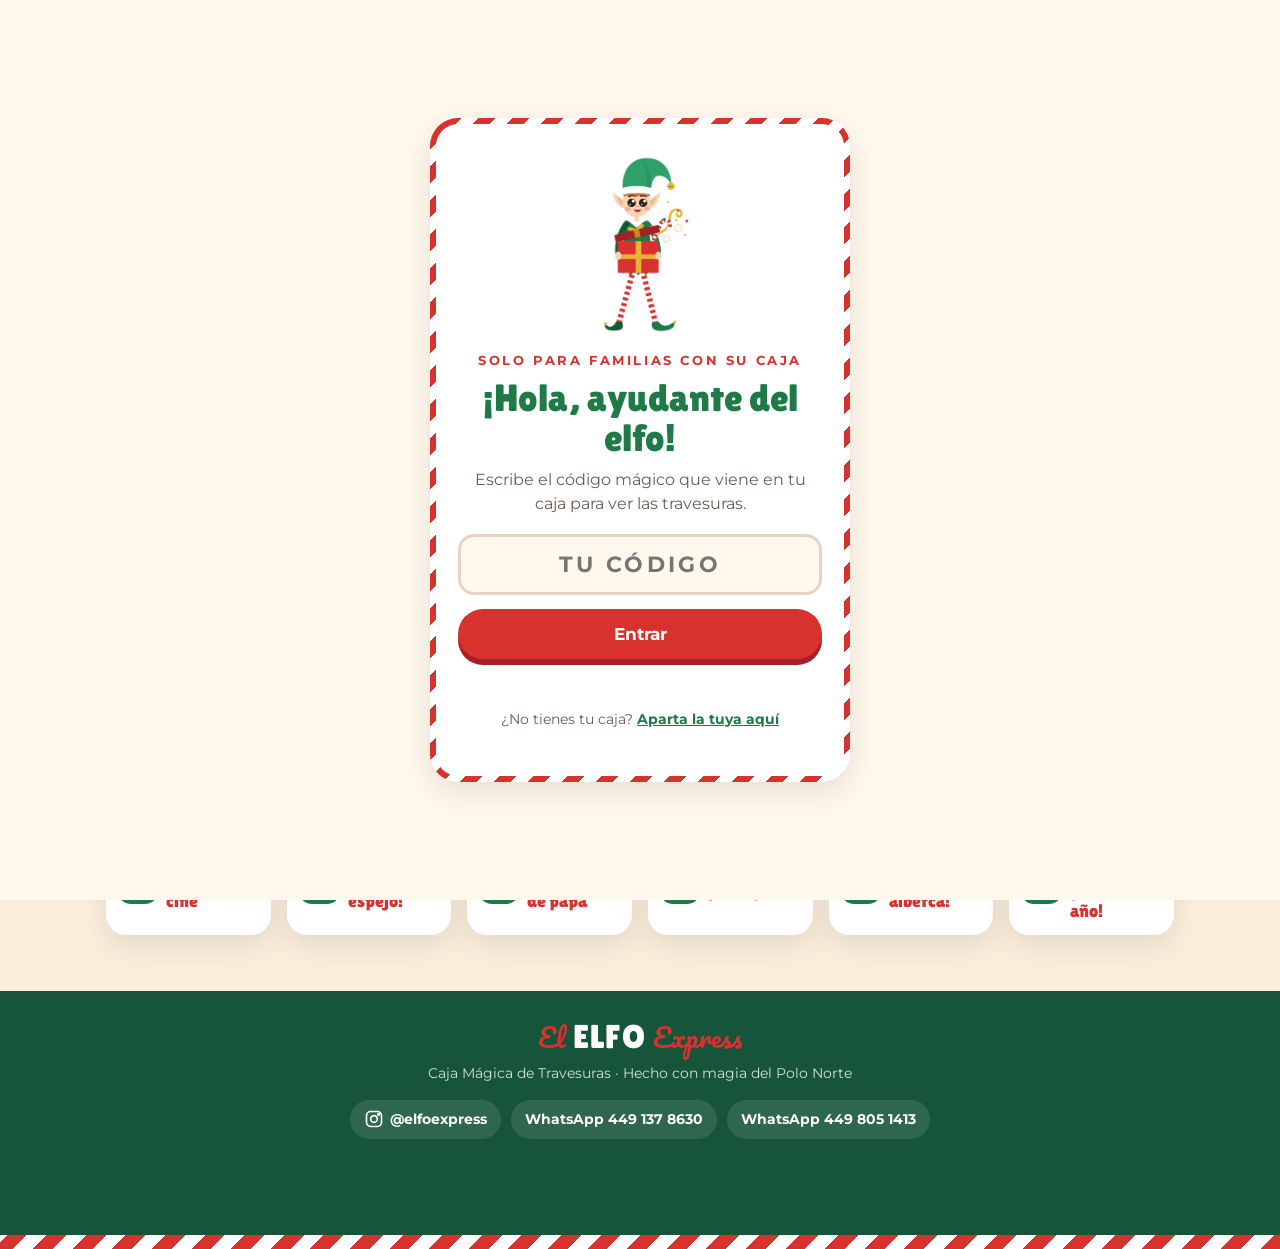
==== bromas.html @ 44a0510f "Add files via upload" ====
<!doctype html>
<html lang="es">
<head>
<meta charset="utf-8">
<meta name="viewport" content="width=device-width, initial-scale=1">
<title>Bromas · El Elfo Express</title>
<meta name="description" content="El Elfo Express: la caja con todo lo necesario para las travesuras de tu elfo de Navidad, con videos paso a paso.">
<link rel="preconnect" href="https://fonts.googleapis.com">
<link rel="preconnect" href="https://fonts.gstatic.com" crossorigin>
<link href="https://fonts.googleapis.com/css2?family=Lilita+One&family=Montserrat:wght@400;600;700&family=Pacifico&display=swap" rel="stylesheet">
<link rel="stylesheet" href="estilos.css">
</head>
<body>
<div class="rayas"></div>
<header>
  <div class="barra">
    <a class="marca" href="index.html"><span class="p">El </span><span class="l">ELFO</span><span class="p"> Express</span></a>
    <nav>
      <a href="index.html#inicio" data-sec="inicio">Inicio</a>
      <a href="bromas.html" data-sec="bromas" class="activo">Bromas</a>
      <a href="galeria.html" data-sec="galeria">Galería</a>
    </nav>
  </div>
</header>

<div class="candado" id="candado">
  <form class="tarjeta" id="form-codigo" autocomplete="off">
    <img src="img/elfo-caja.png" alt="">
    <span class="etiqueta">Solo para familias con su caja</span>
    <h2>¡Hola, ayudante del elfo!</h2>
    <p>Escribe el código mágico que viene en tu caja para ver las travesuras.</p>
    <label for="codigo" class="sr">Código mágico</label>
    <input id="codigo" name="codigo" type="text" inputmode="text" placeholder="Tu código" required>
    <button class="btn btn-rojo" type="submit">Entrar</button>
    <p class="error" id="error-codigo" role="alert"></p>
    <p class="ayuda">¿No tienes tu caja? <a href="index.html#precios">Aparta la tuya aquí</a></p>
  </form>
</div>
<main>
<!-- ================= SECCIÓN 2: BROMAS ================= -->
<section id="bromas" class="bromas-bg">
  <div class="wrap">
    <div class="centro">
      <span class="sub">Videos paso a paso</span>
      <h2>Bromas</h2>
      <p class="intro">Escoge una travesura y mira cómo se hace. Cada una tiene su video, los pasos y su tarjeta.</p>
    </div>
    <div class="rejilla" id="rejilla"></div>
  </div>
</section>

</main>
<footer>
  <a class="marca" href="index.html"><span class="p">El </span><span class="l">ELFO</span><span class="p"> Express</span></a>
  <p>Caja Mágica de Travesuras · Hecho con magia del Polo Norte</p>
  <div class="redes">
    <a href="https://www.instagram.com/elfoexpress" target="_blank" rel="noopener"><svg width="20" height="20" viewBox="0 0 24 24" fill="none" stroke="currentColor" stroke-width="2"><rect x="3" y="3" width="18" height="18" rx="5"/><circle cx="12" cy="12" r="4"/><circle cx="17.5" cy="6.5" r="1" fill="currentColor"/></svg> @elfoexpress</a>
    <a href="https://wa.me/524491378630?text=Hola%2C%20me%20interesa%20adquirir%20una%20Caja%20M%C3%A1gica%20%F0%9F%8E%84" target="_blank" rel="noopener">WhatsApp 449 137 8630</a>
    <a href="https://wa.me/524498051413?text=Hola%2C%20me%20interesa%20adquirir%20una%20Caja%20M%C3%A1gica%20%F0%9F%8E%84" target="_blank" rel="noopener">WhatsApp 449 805 1413</a>
  </div>
</footer>
<div class="rayas"></div>

<div class="modal" id="modal" role="dialog" aria-modal="true" aria-label="Detalle">
  <div class="caja"><button class="cerrar" id="cerrar" aria-label="Cerrar">×</button><div class="cuerpo" id="modal-cuerpo"></div></div>
</div>

<script>
/* ============ CONFIGURACIÓN (edita aquí) ============ */
// Tu número de WhatsApp con lada de país, sin espacios. Ejemplo: "5218112345678"
const WHATSAPP = "524491378630";
const WHATSAPP_2 = "524498051413";
const INSTAGRAM = "https://www.instagram.com/elfoexpress";
const MENSAJE = "Hola, me interesa adquirir una Caja Mágica 🎄";

// CÓDIGO MÁGICO para entrar a las bromas (el que imprimes en la caja). Puedes cambiarlo.
const CODIGO = "MAGIA2026";

// BROMAS: para agregar un video, escribe la ruta en "video", por ejemplo "videos/bromas/broma-01.mp4"
const BROMAS = [
 {
  "n": 1,
  "titulo": "¡Ya llegué!",
  "necesitas": "el sobre de MDF de la caja",
  "pasos": [
   "Pon al elfo con el sobre de MDF en las manos.",
   "Adentro viene la carta para tu hijo y las instrucciones del elfo.",
   "Llenen juntos la tarjeta con el nombre del elfo."
  ],
  "extra": "",
  "img": "img/bromas/broma-01.jpg",
  "tarjeta": "img/tarjetas/tarjeta-01.png",
  "video": ""
 },
 {
  "n": 2,
  "titulo": "Baño de malvaviscos",
  "necesitas": "malvaviscos y un tazón grande",
  "pasos": [
   "Llena un tazón grande con malvaviscos.",
   "Mete al elfo como si se estuviera bañando.",
   "Ponle un malvavisco en la cabeza, ¡como espuma!"
  ],
  "extra": "",
  "img": "img/bromas/broma-02.jpg",
  "tarjeta": "img/tarjetas/tarjeta-02.png",
  "video": ""
 },
 {
  "n": 3,
  "titulo": "¡Lluvia de grageas!",
  "necesitas": "grageas de colores y diurex",
  "pasos": [
   "Cubre un pedazo de diurex con grageas de colores.",
   "Pégalo en la boca del grifo, ¡como si salieran de ahí!",
   "Llena el lavabo de grageas y pon al elfo junto al grifo."
  ],
  "extra": "",
  "img": "img/bromas/broma-03.jpg",
  "tarjeta": "img/tarjetas/tarjeta-03.png",
  "video": ""
 },
 {
  "n": 4,
  "titulo": "Bigotes por todos lados",
  "necesitas": "bigotes de papel y cinta",
  "pasos": [
   "Recorta los bigotes de papel de la caja.",
   "Pégalos con cinta en las fotos de la familia.",
   "Ponle uno al elfo y déjalo junto a las fotos."
  ],
  "extra": "",
  "img": "img/bromas/broma-04.jpg",
  "tarjeta": "img/tarjetas/tarjeta-04.png",
  "video": ""
 },
 {
  "n": 5,
  "titulo": "Ojitos en el refri",
  "necesitas": "ojos saltones y fruta",
  "pasos": [
   "Pega ojos saltones en fruta, huevos o yogures.",
   "Acomódalos en el refri para que «miren» al abrir.",
   "Deja al elfo escondido junto a ellos."
  ],
  "extra": "",
  "img": "img/bromas/broma-05.jpg",
  "tarjeta": "img/tarjetas/tarjeta-05.png",
  "video": ""
 },
 {
  "n": 6,
  "titulo": "¡Leche verde!",
  "necesitas": "colorante verde y leche",
  "pasos": [
   "Pon 2 o 3 gotas de colorante en la leche.",
   "Mezcla y regrésala al refri.",
   "Deja al elfo junto a la leche con el colorante."
  ],
  "extra": "¡Hagan también el desayuno de colores!",
  "img": "img/bromas/broma-06.jpg",
  "tarjeta": "img/tarjetas/tarjeta-06.png",
  "video": ""
 },
 {
  "n": 7,
  "titulo": "Telaraña de estambre",
  "necesitas": "estambre rojo y cinta",
  "pasos": [
   "Pega una punta del estambre en la pared con cinta.",
   "Crúzalo en zigzag de lado a lado del pasillo.",
   "Deja al elfo en medio de la telaraña."
  ],
  "extra": "",
  "img": "img/bromas/broma-07.jpg",
  "tarjeta": "img/tarjetas/tarjeta-07.png",
  "video": ""
 },
 {
  "n": 8,
  "titulo": "Tirolesa",
  "necesitas": "escarcha navideña y gancho de MDF",
  "pasos": [
   "Amarra la escarcha navideña entre dos sillas o muebles.",
   "Cuelga al elfo del gancho de MDF con listón rojo.",
   "Engancha el gancho en la escarcha, ¡listo para deslizarse!"
  ],
  "extra": "",
  "img": "img/bromas/broma-08.jpg",
  "tarjeta": "img/tarjetas/tarjeta-08.png",
  "video": ""
 },
 {
  "n": 9,
  "titulo": "¡El elfo Picasso!",
  "necesitas": "pincelito, lienzo y tripié de la caja",
  "pasos": [
   "Arma el tripié y pon el lienzo encima.",
   "Pinta un dibujito sencillo en el lienzo.",
   "Pon al elfo con el pincel en la mano, ¡como gran artista!"
  ],
  "extra": "",
  "img": "img/bromas/broma-09.jpg",
  "tarjeta": "img/tarjetas/tarjeta-09.png",
  "video": ""
 },
 {
  "n": 10,
  "titulo": "Todo envuelto",
  "necesitas": "papel de regalo y cinta",
  "pasos": [
   "Escoge algo de casa: el control, un zapato o una taza.",
   "Envuélvelo con papel de regalo y moño.",
   "Deja al elfo junto al regalo con la cinta."
  ],
  "extra": "",
  "img": "img/bromas/broma-10.jpg",
  "tarjeta": "img/tarjetas/tarjeta-10.png",
  "video": ""
 },
 {
  "n": 11,
  "titulo": "Fiesta de globos",
  "necesitas": "globos de colores",
  "pasos": [
   "Infla los globos de la caja.",
   "Llena con ellos el cuarto o la entrada de la casa.",
   "Amarra al elfo a un globo como si fuera a volar."
  ],
  "extra": "",
  "img": "img/bromas/broma-11.jpg",
  "tarjeta": "img/tarjetas/tarjeta-11.png",
  "video": ""
 },
 {
  "n": 12,
  "titulo": "Ángel de nieve",
  "necesitas": "harina o azúcar",
  "pasos": [
   "Espolvorea harina sobre la mesa o una charola.",
   "Acuesta al elfo y mueve sus brazos y piernas.",
   "Levántalo con cuidado: ¡quedó un ángel de nieve!"
  ],
  "extra": "",
  "img": "img/bromas/broma-12.jpg",
  "tarjeta": "img/tarjetas/tarjeta-12.png",
  "video": ""
 },
 {
  "n": 13,
  "titulo": "Noche de cine",
  "necesitas": "palomitas y juguetes",
  "pasos": [
   "Prepara un platito con palomitas.",
   "Sienta al elfo frente a la tele con los juguetes.",
   "Pon una película navideña en la pantalla."
  ],
  "extra": "",
  "img": "img/bromas/broma-13.jpg",
  "tarjeta": "img/tarjetas/tarjeta-13.png",
  "video": ""
 },
 {
  "n": 14,
  "titulo": "¡Elfos en el espejo!",
  "necesitas": "plumones para vidrio",
  "pasos": [
   "Dibuja en el espejo el cuerpo de un elfo con plumones.",
   "Deja el círculo de la cara sin pintar.",
   "Los niños se paran enfrente: ¡su cara completa al elfo!"
  ],
  "extra": "",
  "img": "img/bromas/broma-14.jpg",
  "tarjeta": "img/tarjetas/tarjeta-14.png",
  "video": ""
 },
 {
  "n": 15,
  "titulo": "La playera de papá",
  "necesitas": "la playerita de la caja",
  "pasos": [
   "Ponle al elfo la playerita que viene en tu caja.",
   "Déjalo junto al cajón de la ropa de papá.",
   "¡Parece que recortó la playera de papá!"
  ],
  "extra": "",
  "img": "img/bromas/broma-15.jpg",
  "tarjeta": "img/tarjetas/tarjeta-15.png",
  "video": ""
 },
 {
  "n": 16,
  "titulo": "¡Pica, pica!",
  "necesitas": "Cheetos picantes y el fuego impreso",
  "pasos": [
   "Mete al elfo en una bolsa abierta de Cheetos picantes.",
   "Pega el fuego impreso de la caja saliendo de sus pompis.",
   "Riega unos Cheetos alrededor. ¡Le picó mucho!"
  ],
  "extra": "",
  "img": "img/bromas/broma-16.jpg",
  "tarjeta": "img/tarjetas/tarjeta-16.png",
  "video": ""
 },
 {
  "n": 17,
  "titulo": "¡Día de alberca!",
  "necesitas": "la dona inflable de la caja y agua",
  "pasos": [
   "Llena el lavabo con un poco de agua.",
   "Pon la dona inflable flotando en el agua.",
   "Sienta al elfo en la dona, ¡como de vacaciones!"
  ],
  "extra": "",
  "img": "img/bromas/broma-17.jpg",
  "tarjeta": "img/tarjetas/tarjeta-17.png",
  "video": ""
 },
 {
  "n": 18,
  "titulo": "¡Hasta el próximo año!",
  "necesitas": "la carta de despedida",
  "pasos": [
   "La noche del 23, deja al elfo con su carta.",
   "Ponle una maletita o un regalito de despedida.",
   "Al despertar, ¡ya voló de regreso al Polo Norte!"
  ],
  "extra": "",
  "img": "img/bromas/broma-18.jpg",
  "tarjeta": "img/tarjetas/tarjeta-18.png",
  "video": ""
 }
];

/* ==================================================== */

const PLAY='<svg width="18" height="18" viewBox="0 0 24 24"><path d="M7 4l13 8-13 8z" fill="#fff"/></svg>';
const PLAY_G='<svg width="30" height="30" viewBox="0 0 24 24"><path d="M7 4l13 8-13 8z" fill="#fff"/></svg>';
const esc=s=>String(s).replace(/[&<>"]/g,c=>({"&":"&amp;","<":"&lt;",">":"&gt;",'"':"&quot;"}[c]));

// WhatsApp
document.querySelectorAll(".js-whatsapp").forEach(a=>{
  if(WHATSAPP){a.href="https://wa.me/"+WHATSAPP+"?text="+encodeURIComponent(MENSAJE);a.target="_blank";a.rel="noopener";}
  else a.href="#precios";
});

// Candado con código
const candado=document.getElementById("candado");
const limpiar=t=>String(t).trim().toUpperCase().replace(/\s+/g,"");
function abiertas(){try{return localStorage.getItem("elfo-codigo")===limpiar(CODIGO);}catch(e){return false;}}
if(abiertas()) candado.hidden=true; else document.body.style.overflow="hidden";
document.getElementById("form-codigo").addEventListener("submit",e=>{
  e.preventDefault();
  const v=limpiar(document.getElementById("codigo").value);
  if(v===limpiar(CODIGO)){
    try{localStorage.setItem("elfo-codigo",v);}catch(err){}
    candado.hidden=true; document.body.style.overflow="";
  } else {
    document.getElementById("error-codigo").textContent="Ese código no es correcto. Revísalo en tu caja e inténtalo otra vez.";
  }
});

// Rejilla de bromas
const rej=document.getElementById("rejilla");
BROMAS.forEach((b,i)=>{
  const el=document.createElement("button");
  el.className="broma"; el.type="button";
  el.innerHTML=`<img src="${b.img}" alt="" loading="lazy"><span class="play">${PLAY}</span><span class="info"><span class="num">#${b.n}</span><span class="tit">${esc(b.titulo)}</span></span>`;
  el.addEventListener("click",()=>abrirBroma(i));
  rej.appendChild(el);
});

// Modal
const modal=document.getElementById("modal"), cuerpo=document.getElementById("modal-cuerpo");
function abrir(clase){modal.className="modal abierto "+(clase||"");document.body.style.overflow="hidden";document.getElementById("cerrar").focus();}
function cerrar(){modal.className="modal";cuerpo.innerHTML="";document.body.style.overflow="";}
document.getElementById("cerrar").onclick=cerrar;
modal.addEventListener("click",e=>{if(e.target===modal)cerrar();});
document.addEventListener("keydown",e=>{if(e.key==="Escape")cerrar();});

function abrirBroma(i){
  const b=BROMAS[i];
  const video=b.video
    ? `<video src="${b.video}" controls playsinline autoplay></video>`
    : `<div class="prox"><img src="${b.img}" alt=""><b>Video próximamente</b><span>Mientras tanto, sigue los pasos de abajo o la tarjeta.</span></div>`;
  cuerpo.innerHTML=`<div class="video">${video}</div>
    <div class="detalle"><span class="etiqueta">Travesura #${b.n}</span><h3>${esc(b.titulo)}</h3>
    <div class="nec"><strong>Necesitas:</strong> ${esc(b.necesitas)}</div>
    <ol>${b.pasos.map(p=>`<li><span>${esc(p)}</span></li>`).join("")}</ol>
    ${b.extra?`<div class="extra">★ Extra: ${esc(b.extra)}</div>`:""}
    <button class="btn btn-borde ver-tarjeta" type="button">Ver tarjeta</button>
    <img class="tarjeta-img" src="${b.tarjeta}" alt="Tarjeta de la travesura ${esc(b.titulo)}"></div>`;
  cuerpo.querySelector(".ver-tarjeta").onclick=function(){const im=cuerpo.querySelector(".tarjeta-img");im.classList.toggle("visible");this.textContent=im.classList.contains("visible")?"Ocultar tarjeta":"Ver tarjeta";};
  abrir();
}
</script>
</body>
</html>
---- estilos.css ----
:root{
  --rojo:#D7322E; --rojo-osc:#A51F24; --verde:#1E7A46; --verde-osc:#17553A; --verde-cl:#2FA06A;
  --dorado:#E9B23A; --crema:#FFF8EC; --crema2:#FBEEDB; --tinta:#3A2E2A; --suave:#6B5B55;
  --radio:24px; --sombra:0 10px 30px rgba(58,46,42,.12);
}
*{box-sizing:border-box}
html{scroll-behavior:smooth}
body{margin:0;background:var(--crema);color:var(--tinta);font-family:Montserrat,system-ui,sans-serif;line-height:1.5}
img{max-width:100%;display:block}
button{font-family:inherit}
a{color:inherit}
.rayas{height:14px;background:repeating-linear-gradient(-45deg,var(--rojo) 0 14px,#fff 14px 28px)}
.wrap{max-width:1100px;margin:0 auto;padding:0 16px}

/* Header */
header{position:sticky;top:env(safe-area-inset-top,0px);z-index:20;background:rgba(255,248,236,.95);backdrop-filter:blur(6px);box-shadow:0 2px 12px rgba(0,0,0,.06)}
.barra{display:flex;align-items:center;justify-content:space-between;gap:12px;padding:10px 16px;max-width:1100px;margin:0 auto}
.marca{text-decoration:none;white-space:nowrap;font-size:22px;line-height:1}
.marca .p{font-family:Pacifico,cursive;color:var(--rojo)}
.marca .l{font-family:"Lilita One",sans-serif;color:var(--verde);font-size:1.25em;letter-spacing:1px}
nav{display:flex;gap:6px}
nav a{font-weight:700;font-size:14px;text-decoration:none;padding:8px 14px;border-radius:999px;color:var(--verde-osc)}
nav a.activo{background:var(--verde);color:#fff}
@media (max-width:520px){ .marca{font-size:18px} nav a{padding:7px 10px;font-size:13px} }

section{padding:56px 0;scroll-margin-top:70px}
.etiqueta{display:inline-block;font-weight:700;letter-spacing:.2em;font-size:13px;text-transform:uppercase;color:var(--rojo)}
h1,h2,h3{margin:0}
h2{font-family:"Lilita One",sans-serif;font-weight:400;color:var(--verde);font-size:clamp(34px,6vw,52px);line-height:1.05;margin:6px 0 10px}
.sub{font-family:Pacifico,cursive;color:var(--rojo);font-size:clamp(22px,4vw,30px)}
.centro{text-align:center}
.intro{max-width:620px;margin:0 auto 28px;color:var(--suave);font-size:17px}

/* Botones */
.btn{display:inline-flex;align-items:center;gap:8px;font-weight:700;font-size:17px;text-decoration:none;border:0;cursor:pointer;padding:15px 26px;border-radius:999px;transition:transform .15s}
.btn:hover{transform:translateY(-2px)}
.btn-rojo{background:var(--rojo);color:#fff;box-shadow:0 6px 0 var(--rojo-osc)}
.btn-dorado{background:var(--dorado);color:#7A2310;box-shadow:0 6px 0 #C98A1B}
.btn-borde{background:#fff;color:var(--verde);border:3px solid var(--verde)}

/* Inicio */
.hero{display:grid;grid-template-columns:1.1fr .9fr;align-items:center;gap:24px;padding-top:12px}
.hero h1{font-family:"Lilita One",sans-serif;font-weight:400;color:var(--verde);font-size:clamp(40px,7vw,70px);line-height:1}
.hero h1 span{font-family:Pacifico,cursive;color:var(--rojo);display:block;font-size:.62em;line-height:1.4}
.hero p{font-size:18px;color:var(--suave);max-width:480px}
.hero .acciones{display:flex;flex-wrap:wrap;gap:14px;margin-top:22px}
.hero .img{position:relative}
.hero .img::before{content:"";position:absolute;inset:8% 4% 4%;background:radial-gradient(circle,#FCE7BE 0,#FCE7BE 55%,transparent 72%);z-index:-1}
.hero .img img{max-height:520px;margin:0 auto}
@media (max-width:780px){ .hero{grid-template-columns:1fr;text-align:center} .hero p{margin:0 auto} .hero .acciones{justify-content:center} .hero .img{order:-1} .hero .img img{max-height:340px} }

.incluye{display:grid;grid-template-columns:repeat(3,1fr);gap:16px}
.item{background:#fff;border-radius:var(--radio);padding:22px;box-shadow:var(--sombra);display:flex;gap:14px;align-items:flex-start}
.item .check{flex:none;width:40px;height:40px;border-radius:50%;background:var(--dorado);display:grid;place-items:center}
.item h3{font-size:18px;color:var(--verde-osc)}
.item p{margin:4px 0 0;color:var(--suave);font-size:15px}
.item.bonus{background:var(--verde);color:#fff}
.item.bonus h3{color:var(--dorado)} .item.bonus p{color:#CFE3D6}
@media (max-width:860px){ .incluye{grid-template-columns:1fr 1fr} }
@media (max-width:560px){ .incluye{grid-template-columns:1fr} }
.nota{margin-top:16px;text-align:center;font-weight:700;color:var(--suave)}

.precios-bg{background:var(--rojo);background-image:repeating-linear-gradient(-45deg,rgba(255,255,255,.08) 0 26px,transparent 26px 52px);color:#fff}
.precios-bg h2{color:#fff}
.precios{display:grid;grid-template-columns:1.3fr 1fr;gap:18px;margin-top:10px}
.precio{background:var(--crema);color:var(--tinta);border-radius:var(--radio);padding:26px;text-align:center}
.precio h3{font-family:"Lilita One",sans-serif;font-weight:400;color:var(--verde);font-size:28px}
.preventa{background:var(--dorado);border-radius:18px;padding:12px;margin:14px 0;color:#7A2310}
.preventa small{display:block;font-weight:700;letter-spacing:.06em}
.monto{font-family:"Lilita One",sans-serif;font-size:56px;line-height:1.1}
.despues{font-weight:700} .despues .monto{font-size:38px;color:var(--rojo)}
.chico{color:var(--suave);font-size:14px}
.entregas{grid-column:1/-1;display:flex;flex-wrap:wrap;align-items:center;justify-content:center;gap:10px 28px;background:var(--crema);color:var(--tinta);border-radius:var(--radio);padding:20px}
.entregas b{font-family:"Lilita One",sans-serif;font-weight:400;color:var(--verde);font-size:26px}
.entregas .ult{color:var(--rojo);font-weight:700}
.apartar{grid-column:1/-1;text-align:center;margin-top:8px}
@media (max-width:720px){ .precios{grid-template-columns:1fr} }

/* Bromas */
.bromas-bg{background:var(--crema2)}
.rejilla{display:grid;grid-template-columns:repeat(auto-fill,minmax(160px,1fr));gap:16px}
.broma{background:#fff;border:0;padding:0;border-radius:20px;overflow:hidden;cursor:pointer;text-align:left;box-shadow:var(--sombra);font:inherit;color:inherit;transition:transform .15s, box-shadow .15s;position:relative}
.broma:hover,.broma:focus-visible{transform:translateY(-4px);box-shadow:0 14px 34px rgba(58,46,42,.18);outline:none}
.broma img{aspect-ratio:4/3;object-fit:cover;width:100%;background:var(--crema)}
.broma .info{padding:10px 12px 14px;display:flex;gap:8px;align-items:center}
.broma .num{flex:none;background:var(--verde);color:#fff;font-weight:700;font-size:13px;border-radius:999px;padding:3px 9px}
.broma .tit{font-family:"Lilita One",sans-serif;color:var(--rojo);font-size:18px;line-height:1.1}
.broma .play{position:absolute;top:10px;right:10px;width:38px;height:38px;border-radius:50%;background:var(--rojo);display:grid;place-items:center;box-shadow:0 3px 8px rgba(0,0,0,.2)}

/* Galería */
.galeria{columns:3 260px;column-gap:16px}
.foto{break-inside:avoid;margin:0 0 16px;background:#fff;border-radius:20px;overflow:hidden;box-shadow:var(--sombra);cursor:pointer;position:relative;border:0;padding:0;width:100%;display:block}
.foto img{width:100%}
.foto.png img{background:var(--crema);padding:18px}
.foto .cap{padding:10px 14px;font-weight:700;color:var(--verde-osc);text-align:left}
.foto .play{position:absolute;inset:0;display:grid;place-items:center}
.foto .play span{width:74px;height:74px;border-radius:50%;background:rgba(215,50,46,.92);display:grid;place-items:center;box-shadow:0 6px 18px rgba(0,0,0,.25)}
.hueco{border:3px dashed #D9C7A8;background:transparent;box-shadow:none;cursor:default;padding:30px 14px;text-align:center;color:var(--suave);font-weight:700}

/* Modal */
.modal{position:fixed;inset:0;z-index:50;background:rgba(27,42,74,.75);display:none;align-items:center;justify-content:center;padding:16px}
.modal.abierto{display:flex}
.caja{background:var(--crema);border-radius:26px;max-width:880px;width:100%;max-height:92vh;overflow:auto;position:relative;box-shadow:0 20px 60px rgba(0,0,0,.35)}
.cerrar{position:absolute;top:10px;right:10px;z-index:2;width:44px;height:44px;border-radius:50%;border:0;background:#fff;color:var(--rojo);font-size:28px;line-height:1;cursor:pointer;box-shadow:var(--sombra)}
.caja .cuerpo{display:grid;grid-template-columns:1fr 1fr;gap:22px;padding:26px}
.video{background:#1B2A4A;border-radius:18px;overflow:hidden;aspect-ratio:9/16;max-height:70vh;display:grid;place-items:center;color:#fff;text-align:center}
.video video{width:100%;height:100%;object-fit:contain;background:#000}
.video .prox{padding:20px}
.video .prox img{max-height:220px;margin:0 auto 10px}
.video .prox b{font-family:"Lilita One",sans-serif;font-weight:400;font-size:26px;color:var(--dorado);display:block}
.detalle h3{font-family:"Lilita One",sans-serif;font-weight:400;color:var(--rojo);font-size:34px;line-height:1.05;margin:6px 0 10px}
.detalle .nec{background:#fff;border-radius:14px;padding:10px 14px;margin-bottom:12px;font-size:15px}
.detalle ol{padding:0;margin:0;list-style:none;counter-reset:p}
.detalle li{counter-increment:p;display:flex;gap:10px;margin:0 0 12px;font-weight:600}
.detalle li::before{content:counter(p);flex:none;width:30px;height:30px;border-radius:50%;background:var(--verde);color:#fff;display:grid;place-items:center;font-weight:700}
.extra{background:#FBE7B4;color:#7A4B0A;border-radius:14px;padding:10px 14px;font-weight:700;margin-top:6px}
.ver-tarjeta{margin-top:14px}
.tarjeta-img{margin-top:12px;max-width:300px;display:none;border-radius:16px;box-shadow:var(--sombra)}
.tarjeta-img.visible{display:block}
.modal.solo .cuerpo{grid-template-columns:1fr;max-width:460px;margin:0 auto}
.modal.foto-modal .caja{max-width:640px}
.modal.foto-modal .cuerpo{grid-template-columns:1fr;padding:56px 18px 18px}
@media (max-width:700px){ .caja .cuerpo{grid-template-columns:1fr;padding:56px 16px 18px} .video{max-height:62vh;margin:0 auto;width:100%} }

footer{background:var(--verde-osc);color:#CFE3D6;text-align:center;padding:30px 16px}
footer .marca{font-size:26px} footer .marca .l{color:#fff}
footer p{margin:8px 0 0;font-size:14px}
.redes{display:flex;flex-wrap:wrap;justify-content:center;gap:10px;margin-top:16px}
.redes a{display:inline-flex;align-items:center;gap:6px;background:rgba(255,255,255,.1);color:#fff;text-decoration:none;font-weight:700;font-size:14px;padding:9px 14px;border-radius:999px}
.contacto{margin:16px 0 0;font-weight:700;color:#fff}
.contacto a{color:#FFE6A8}

/* Carruseles de la galería */
.carrusel-bloque{margin-top:30px}
.carrusel-tit{display:flex;flex-wrap:wrap;align-items:baseline;justify-content:space-between;gap:4px 16px;margin-bottom:12px}
.carrusel-tit h3{font-family:"Lilita One",sans-serif;font-weight:400;color:var(--rojo);font-size:30px}
.carrusel-tit span{color:var(--suave);font-weight:600;font-size:15px}
.carrusel-wrap{position:relative}
.carrusel{display:flex;gap:14px;overflow-x:auto;scroll-snap-type:x mandatory;scroll-padding:0 16px;padding:6px 2px 18px;-webkit-overflow-scrolling:touch;scrollbar-width:thin}
.slide{flex:0 0 auto;width:min(68vw,260px);scroll-snap-align:start;background:#fff;border:0;padding:0;border-radius:20px;overflow:hidden;box-shadow:var(--sombra);cursor:pointer;text-align:left;font:inherit;color:inherit}
.slide.es-video{width:min(62vw,240px)}
.slide .marco{position:relative;aspect-ratio:4/5;background:var(--crema);overflow:hidden}
.slide.es-video .marco{aspect-ratio:9/16}
.slide .marco img{width:100%;height:100%;object-fit:cover}
.slide.png .marco img{object-fit:contain;padding:14px}
.slide .play{position:absolute;inset:0;display:grid;place-items:center}
.slide .play span{width:66px;height:66px;border-radius:50%;background:rgba(215,50,46,.92);display:grid;place-items:center;box-shadow:0 6px 18px rgba(0,0,0,.25)}
.slide .cap{padding:10px 14px 12px;font-weight:700;color:var(--verde-osc)}
.slide.hueco{display:grid;place-items:center;aspect-ratio:4/5;border:3px dashed #D9C7A8;background:transparent;box-shadow:none;color:var(--suave);font-weight:700;padding:20px;text-align:center;cursor:default}
.flecha{position:absolute;top:42%;z-index:2;width:46px;height:46px;border-radius:50%;border:0;background:#fff;color:var(--rojo);font-size:32px;line-height:1;cursor:pointer;box-shadow:var(--sombra);display:grid;place-items:center}
.flecha.izq{left:-12px} .flecha.der{right:-12px}
@media (hover:none),(max-width:700px){ .flecha{display:none} }
.slide:focus-visible,.flecha:focus-visible{outline:3px solid var(--dorado);outline-offset:3px}

/* Candado de bromas */
.candado{position:fixed;inset:0;z-index:60;background:var(--crema);display:flex;align-items:center;justify-content:center;padding:24px max(16px,env(safe-area-inset-right,0px)) 24px max(16px,env(safe-area-inset-left,0px));overflow:auto}
.candado[hidden]{display:none}
.candado .tarjeta{background:#fff;border-radius:28px;box-shadow:var(--sombra);max-width:420px;width:100%;padding:28px 22px;text-align:center;border:6px solid transparent;background-image:linear-gradient(#fff,#fff),repeating-linear-gradient(-45deg,var(--rojo) 0 12px,#fff 12px 24px);background-origin:border-box;background-clip:padding-box,border-box}
.candado img{max-height:190px;margin:0 auto 6px}
.candado h2{font-size:38px}
.candado p{color:var(--suave);margin:6px 0 18px}
.candado input{width:100%;font:700 22px Montserrat,sans-serif;text-align:center;letter-spacing:.15em;text-transform:uppercase;padding:14px;border-radius:16px;border:3px solid #E6D3C6;background:var(--crema);color:var(--tinta)}
.candado input:focus{outline:none;border-color:var(--verde)}
.candado .btn{width:100%;justify-content:center;margin-top:14px}
.candado .error{color:var(--rojo);font-weight:700;min-height:1.5em;margin:10px 0 0}
.candado .ayuda{font-size:14px;margin-top:16px}
.candado .ayuda a{color:var(--verde);font-weight:700}
.sr{position:absolute;width:1px;height:1px;overflow:hidden;clip:rect(0 0 0 0);white-space:nowrap}

/* Botón flotante de WhatsApp */
.wa-flotante{position:fixed;z-index:40;right:calc(16px + env(safe-area-inset-right,0px));bottom:calc(16px + env(safe-area-inset-bottom,0px));display:flex;align-items:center;gap:8px;background:#25D366;color:#fff;text-decoration:none;font-weight:700;font-size:16px;padding:12px 18px 12px 14px;border-radius:999px;box-shadow:0 8px 22px rgba(0,0,0,.25);transition:transform .15s}
.wa-flotante:hover{transform:scale(1.05)}
.wa-flotante:focus-visible{outline:3px solid var(--dorado);outline-offset:3px}
@media (max-width:420px){ .wa-flotante span{display:none} .wa-flotante{padding:14px} }
footer{padding-bottom:96px}
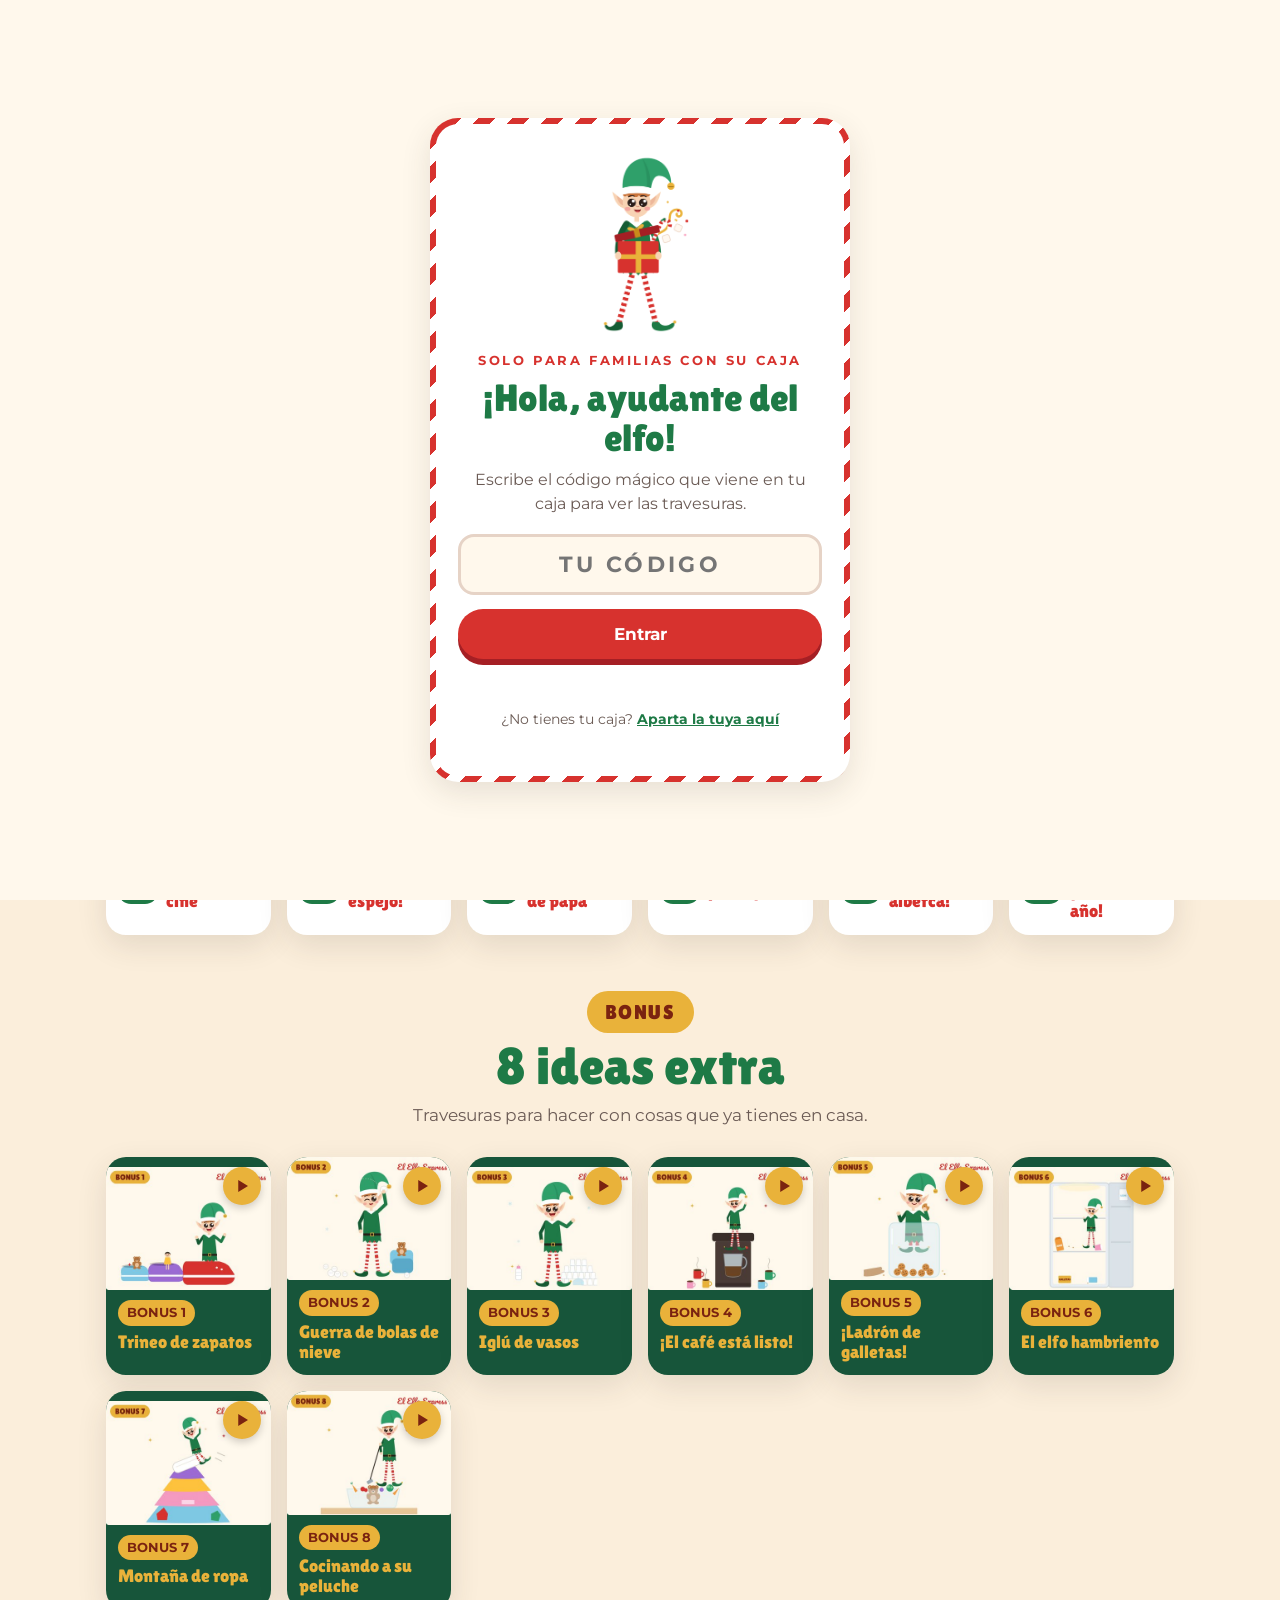
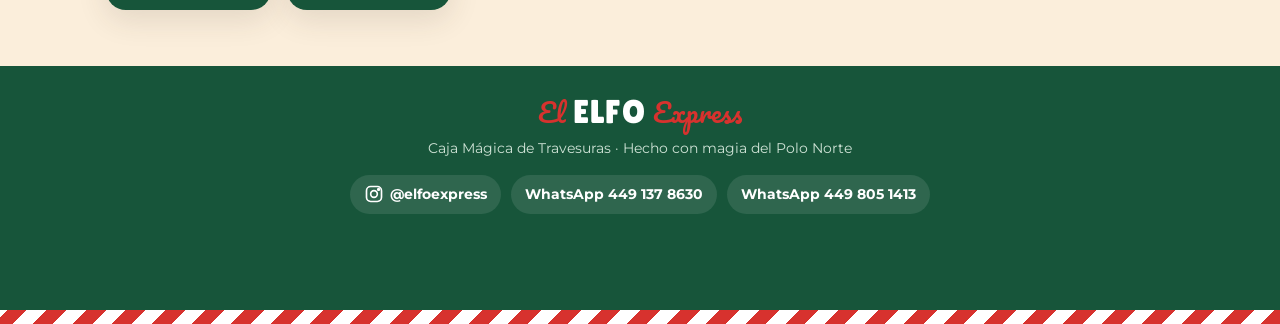
==== commit 566a027a: "Add files via upload" ====
--- a/bromas.html
+++ b/bromas.html
@@ -46,6 +46,12 @@
       <p class="intro">Escoge una travesura y mira cómo se hace. Cada una tiene su video, los pasos y su tarjeta.</p>
     </div>
     <div class="rejilla" id="rejilla"></div>
+    <div class="bonus-cabeza">
+      <span class="bonus-sello">BONUS</span>
+      <h2>8 ideas extra</h2>
+      <p class="intro">Travesuras para hacer con cosas que ya tienes en casa.</p>
+    </div>
+    <div class="rejilla rejilla-bonus" id="rejilla-bonus"></div>
   </div>
 </section>
 
@@ -343,6 +349,131 @@
   if(WHATSAPP){a.href="https://wa.me/"+WHATSAPP+"?text="+encodeURIComponent(MENSAJE);a.target="_blank";a.rel="noopener";}
   else a.href="#precios";
 });
+
+// BONUS: ideas extra (también pueden llevar video)
+const BONUS = [
+ {
+  "n": 1,
+  "titulo": "Trineo de zapatos",
+  "necesitas": "zapatos de la familia, muñecas y peluches",
+  "pasos": [
+   "Coloca en fila varios zapatos de los integrantes de la familia.",
+   "En cada zapato pon una muñeca o peluche.",
+   "En el primer zapato pon al elfo, ¡él maneja!"
+  ],
+  "extra": "",
+  "img": "img/bonus/bonus-01.jpg",
+  "tarjeta": "img/bonus/tarjeta-bonus-01.png",
+  "video": "",
+  "bonus": true
+ },
+ {
+  "n": 2,
+  "titulo": "Guerra de bolas de nieve",
+  "necesitas": "calcetines blancos y cojines",
+  "pasos": [
+   "Haz bolitas con calcetines blancos.",
+   "Arma un fuerte con cojines y esconde a los peluches.",
+   "Pon al elfo con una bola en la mano, ¡listo para lanzar!"
+  ],
+  "extra": "",
+  "img": "img/bonus/bonus-02.jpg",
+  "tarjeta": "img/bonus/tarjeta-bonus-02.png",
+  "video": "",
+  "bonus": true
+ },
+ {
+  "n": 3,
+  "titulo": "Iglú de vasos",
+  "necesitas": "vasos o biberones de plástico",
+  "pasos": [
+   "Acomoda vasos o biberones en círculo.",
+   "Apila más filas hacia adentro hasta cerrar el iglú.",
+   "Deja la entrada abierta y pon al elfo junto a su iglú."
+  ],
+  "extra": "",
+  "img": "img/bonus/bonus-03.jpg",
+  "tarjeta": "img/bonus/tarjeta-bonus-03.png",
+  "video": "",
+  "bonus": true
+ },
+ {
+  "n": 4,
+  "titulo": "¡El café está listo!",
+  "necesitas": "tazas de la casa y la cafetera",
+  "pasos": [
+   "Saca todas las tazas de tu casa.",
+   "Ponlas alrededor de la cafetera.",
+   "Llénalas con agua y un poco de café.",
+   "Coloca al elfo sobre la cafetera."
+  ],
+  "extra": "",
+  "img": "img/bonus/bonus-04.jpg",
+  "tarjeta": "img/bonus/tarjeta-bonus-04.png",
+  "video": "",
+  "bonus": true
+ },
+ {
+  "n": 5,
+  "titulo": "¡Ladrón de galletas!",
+  "necesitas": "frasco o plato de galletas",
+  "pasos": [
+   "Mete al elfo en el frasco de galletas (o junto al plato).",
+   "Ponle una galleta mordida en la mano.",
+   "Riega unas migajas, ¡lo atraparon!"
+  ],
+  "extra": "",
+  "img": "img/bonus/bonus-05.jpg",
+  "tarjeta": "img/bonus/tarjeta-bonus-05.png",
+  "video": "",
+  "bonus": true
+ },
+ {
+  "n": 6,
+  "titulo": "El elfo hambriento",
+  "necesitas": "empaques vacíos de comida",
+  "pasos": [
+   "Coloca al elfo dentro del refri o en la mesa de la cocina.",
+   "Junto a él pon empaques vacíos de la comida que tu peque come.",
+   "¡Se lo comió todo!"
+  ],
+  "extra": "",
+  "img": "img/bonus/bonus-06.jpg",
+  "tarjeta": "img/bonus/tarjeta-bonus-06.png",
+  "video": "",
+  "bonus": true
+ },
+ {
+  "n": 7,
+  "titulo": "Montaña de ropa",
+  "necesitas": "ropa limpia y una almohada",
+  "pasos": [
+   "En la sala haz una montaña con la ropa limpia de todos.",
+   "Pon una almohada hasta arriba, como si se deslizara.",
+   "Sienta al elfo sobre la almohada, ¡a deslizarse!"
+  ],
+  "extra": "",
+  "img": "img/bonus/bonus-07.jpg",
+  "tarjeta": "img/bonus/tarjeta-bonus-07.png",
+  "video": "",
+  "bonus": true
+ },
+ {
+  "n": 8,
+  "titulo": "Cocinando a su peluche",
+  "necesitas": "molde de vidrio, peluche y verduras",
+  "pasos": [
+   "Pon un peluche dentro de un molde de vidrio.",
+   "Acomoda verduras alrededor y déjalo en la cocina.",
+   "Pon al elfo con una espátula, ¡como si lo cocinara!"
+  ],
+  "extra": "",
+  "img": "img/bonus/bonus-08.jpg",
+  "tarjeta": "img/bonus/tarjeta-bonus-08.png",
+  "video": "",
+  "bonus": true
+ }
+];
 
 // Candado con código
 const candado=document.getElementById("candado");
@@ -370,6 +501,16 @@
   rej.appendChild(el);
 });
 
+// Rejilla de bonus
+const rejB=document.getElementById("rejilla-bonus");
+BONUS.forEach((b,i)=>{
+  const el=document.createElement("button");
+  el.className="broma bonus"; el.type="button";
+  el.innerHTML=`<img src="${b.img}" alt="" loading="lazy"><span class="play">${PLAY}</span><span class="info"><span class="num">BONUS ${b.n}</span><span class="tit">${esc(b.titulo)}</span></span>`;
+  el.addEventListener("click",()=>abrirBroma(i,BONUS));
+  rejB.appendChild(el);
+});
+
 // Modal
 const modal=document.getElementById("modal"), cuerpo=document.getElementById("modal-cuerpo");
 function abrir(clase){modal.className="modal abierto "+(clase||"");document.body.style.overflow="hidden";document.getElementById("cerrar").focus();}
@@ -378,13 +519,13 @@
 modal.addEventListener("click",e=>{if(e.target===modal)cerrar();});
 document.addEventListener("keydown",e=>{if(e.key==="Escape")cerrar();});
 
-function abrirBroma(i){
-  const b=BROMAS[i];
+function abrirBroma(i,lista){
+  const b=(lista||BROMAS)[i];
   const video=b.video
     ? `<video src="${b.video}" controls playsinline autoplay></video>`
     : `<div class="prox"><img src="${b.img}" alt=""><b>Video próximamente</b><span>Mientras tanto, sigue los pasos de abajo o la tarjeta.</span></div>`;
   cuerpo.innerHTML=`<div class="video">${video}</div>
-    <div class="detalle"><span class="etiqueta">Travesura #${b.n}</span><h3>${esc(b.titulo)}</h3>
+    <div class="detalle"><span class="etiqueta">${b.bonus?"Idea bonus "+b.n:"Travesura #"+b.n}</span><h3>${esc(b.titulo)}</h3>
     <div class="nec"><strong>Necesitas:</strong> ${esc(b.necesitas)}</div>
     <ol>${b.pasos.map(p=>`<li><span>${esc(p)}</span></li>`).join("")}</ol>
     ${b.extra?`<div class="extra">★ Extra: ${esc(b.extra)}</div>`:""}
--- a/estilos.css
+++ b/estilos.css
@@ -173,3 +173,14 @@
 .wa-flotante:focus-visible{outline:3px solid var(--dorado);outline-offset:3px}
 @media (max-width:420px){ .wa-flotante span{display:none} .wa-flotante{padding:14px} }
 footer{padding-bottom:96px}
+
+/* Ideas bonus */
+.bonus-cabeza{text-align:center;margin:56px 0 22px}
+.bonus-cabeza h2{color:var(--verde)}
+.bonus-sello{display:inline-block;background:var(--dorado);color:#7A2310;font-family:"Lilita One",sans-serif;font-size:20px;letter-spacing:.08em;padding:6px 18px;border-radius:999px}
+.broma.bonus{background:var(--verde-osc)}
+.broma.bonus .num{background:var(--dorado);color:#7A2310}
+.broma.bonus .tit{color:var(--dorado)}
+.broma.bonus .play{background:var(--dorado)}
+.broma.bonus .play path{fill:#7A2310}
+.broma.bonus .info{flex-direction:column;align-items:flex-start;gap:6px}
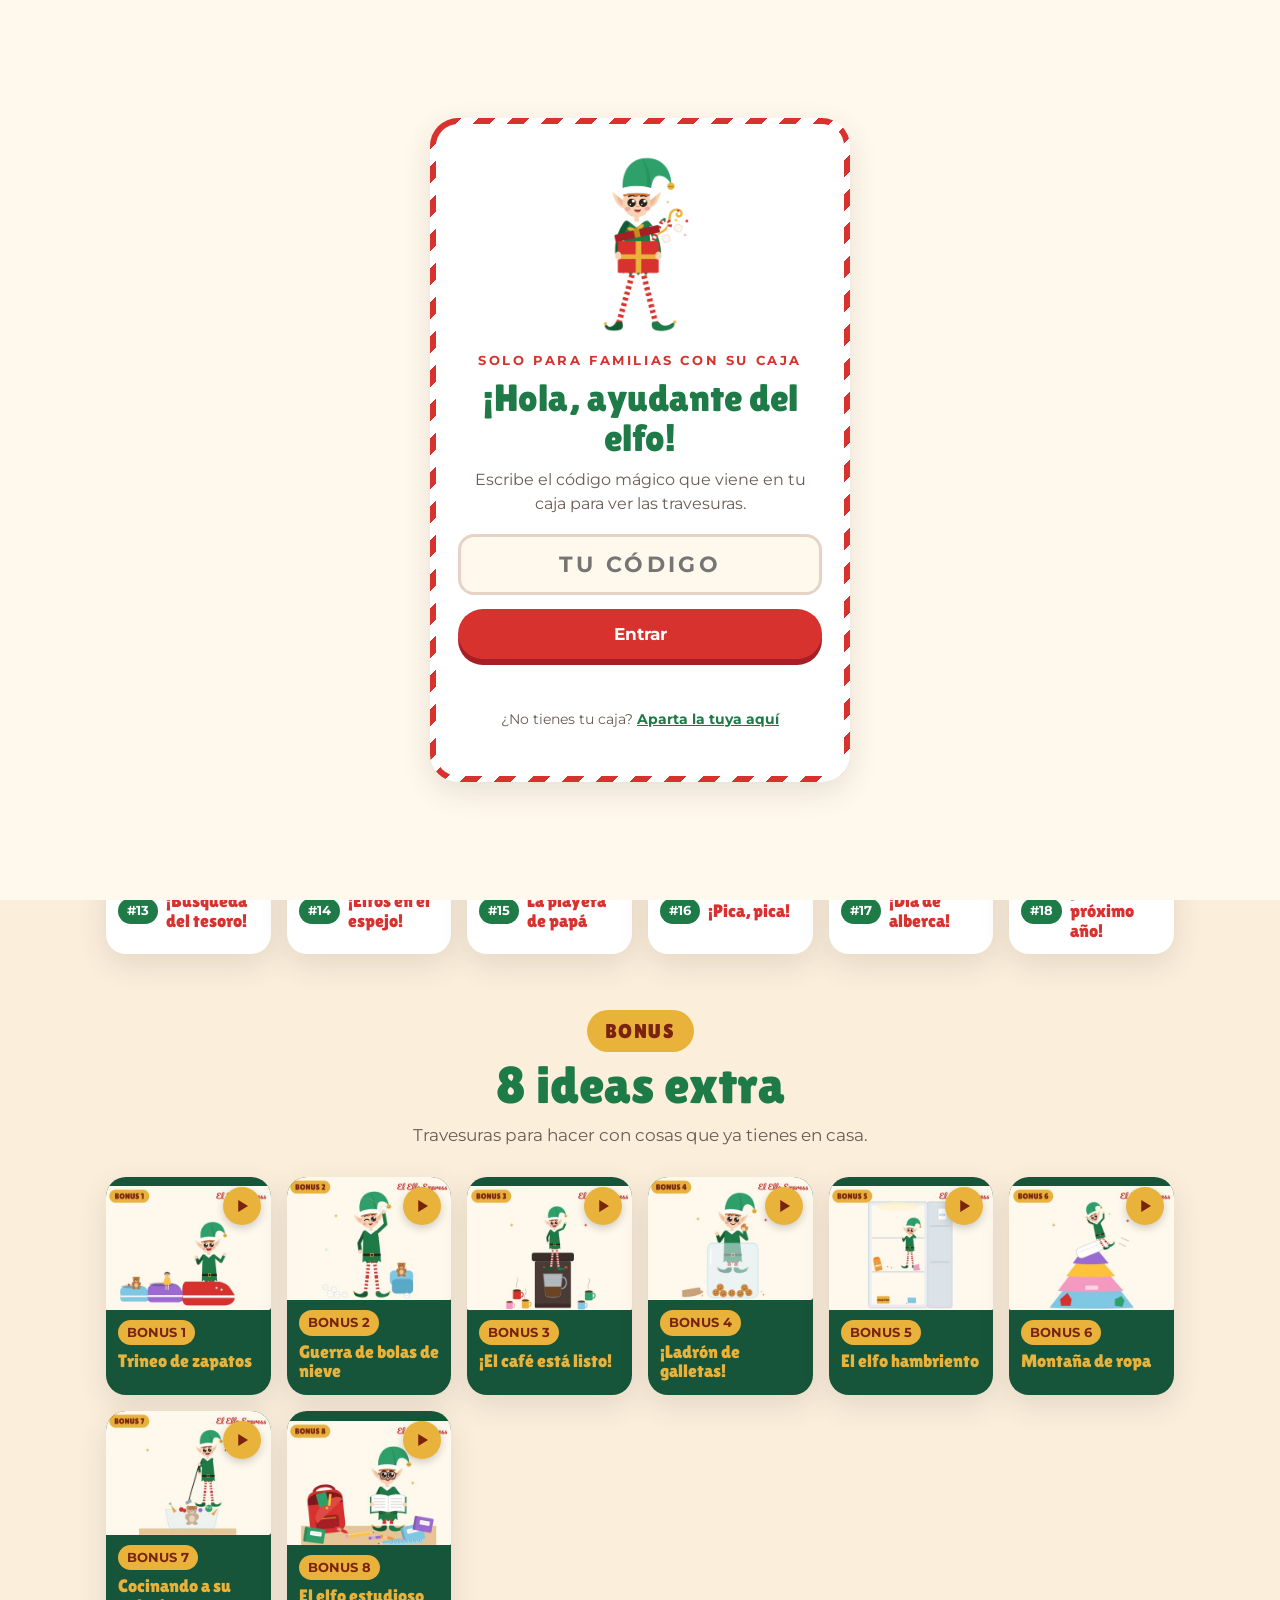
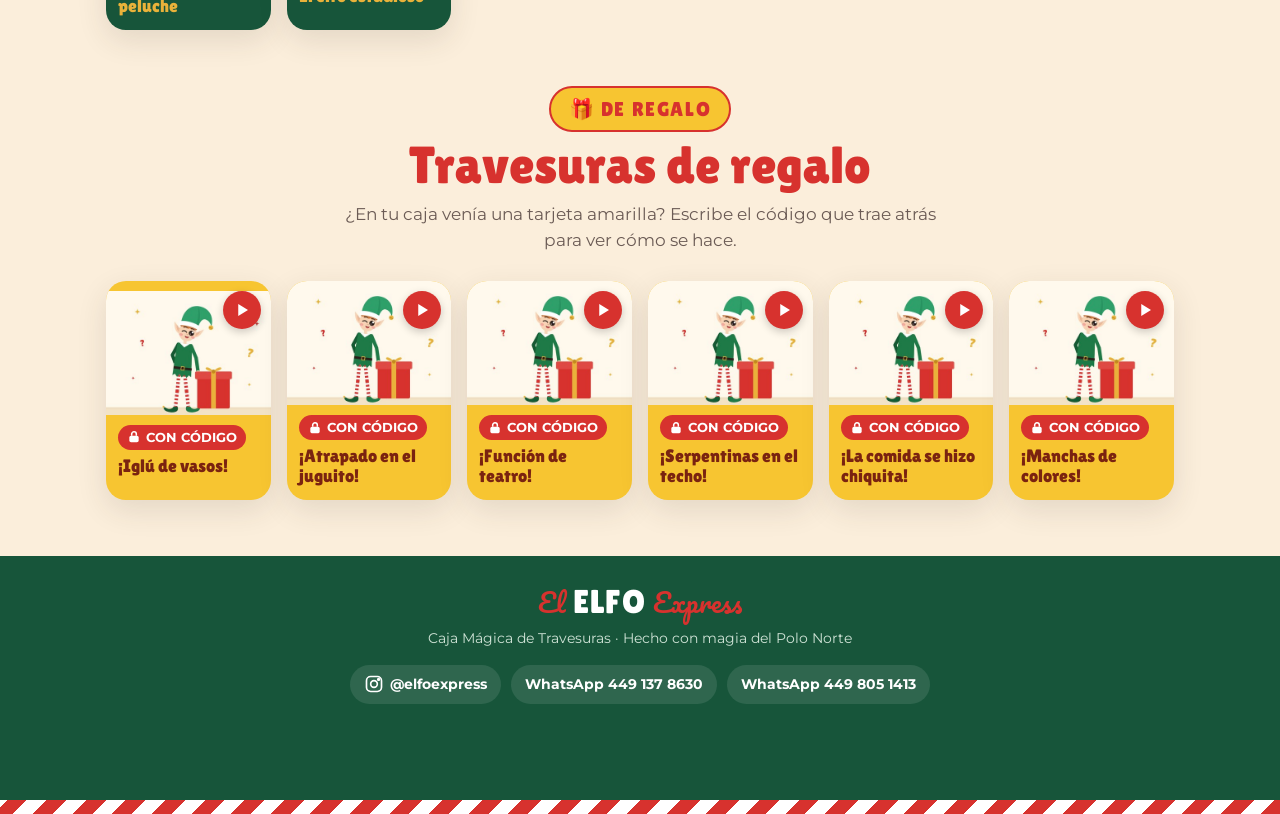
==== commit 6023f573: "Add files via upload" ====
--- a/bromas.html
+++ b/bromas.html
@@ -19,6 +19,7 @@
       <a href="index.html#inicio" data-sec="inicio">Inicio</a>
       <a href="bromas.html" data-sec="bromas" class="activo">Bromas</a>
       <a href="galeria.html" data-sec="galeria">Galería</a>
+      <a href="tienda.html" data-sec="tienda">Tienda</a>
     </nav>
   </div>
 </header>
@@ -52,6 +53,12 @@
       <p class="intro">Travesuras para hacer con cosas que ya tienes en casa.</p>
     </div>
     <div class="rejilla rejilla-bonus" id="rejilla-bonus"></div>
+    <div class="bonus-cabeza regalo-cabeza">
+      <span class="regalo-sello">🎁 DE REGALO</span>
+      <h2>Travesuras de regalo</h2>
+      <p class="intro">¿En tu caja venía una tarjeta amarilla? Escribe el código que trae atrás para ver cómo se hace.</p>
+    </div>
+    <div class="rejilla rejilla-regalo" id="rejilla-regalo"></div>
   </div>
 </section>
 
@@ -81,6 +88,8 @@
 
 // CÓDIGO MÁGICO para entrar a las bromas (el que imprimes en la caja). Puedes cambiarlo.
 const CODIGO = "MAGIA2026";
+// Código extra para las travesuras de regalo (viene atrás de la tarjeta amarilla)
+const CODIGO_REGALO = "EXPRESS2026";
 
 // BROMAS: para agregar un video, escribe la ruta en "video", por ejemplo "videos/bromas/broma-01.mp4"
 const BROMAS = [
@@ -128,12 +137,12 @@
  },
  {
   "n": 4,
-  "titulo": "Bigotes por todos lados",
-  "necesitas": "bigotes de papel y cinta",
-  "pasos": [
-   "Recorta los bigotes de papel de la caja.",
-   "Pégalos con cinta en las fotos de la familia.",
-   "Ponle uno al elfo y déjalo junto a las fotos."
+  "titulo": "¡El elfo escalador!",
+  "necesitas": "escalerita y bastones de caramelo",
+  "pasos": [
+   "Recarga la escalerita en un mueble (librero o repisa).",
+   "Cuelga los bastones como si el elfo trepara con ellos.",
+   "Tira al piso las cosas del mueble y deja al elfo arriba, ¡lo logró!"
   ],
   "extra": "",
   "img": "img/bromas/broma-04.jpg",
@@ -156,8 +165,8 @@
  },
  {
   "n": 6,
-  "titulo": "¡Leche verde!",
-  "necesitas": "colorante verde y leche",
+  "titulo": "¡Leche de colores!",
+  "necesitas": "colorante para comida y leche",
   "pasos": [
    "Pon 2 o 3 gotas de colorante en la leche.",
    "Mezcla y regrésala al refri.",
@@ -199,13 +208,13 @@
  {
   "n": 9,
   "titulo": "¡El elfo Picasso!",
-  "necesitas": "pincelito, lienzo y tripié de la caja",
-  "pasos": [
-   "Arma el tripié y pon el lienzo encima.",
-   "Pinta un dibujito sencillo en el lienzo.",
-   "Pon al elfo con el pincel en la mano, ¡como gran artista!"
-  ],
-  "extra": "",
+  "necesitas": "pincelito, lienzo, tripié y la pintura de la caja",
+  "pasos": [
+   "Arma el tripié con el lienzo: pinta algo o déjalo para tu peque.",
+   "Pon la pintura junto al elfo, ¡bien apachurrada!",
+   "Ponle el pincel en la mano, ¡como gran artista!"
+  ],
+  "extra": "Es pintura de agua: se limpia fácil",
   "img": "img/bromas/broma-09.jpg",
   "tarjeta": "img/tarjetas/tarjeta-09.png",
   "video": ""
@@ -226,12 +235,12 @@
  },
  {
   "n": 11,
-  "titulo": "Fiesta de globos",
-  "necesitas": "globos de colores",
-  "pasos": [
-   "Infla los globos de la caja.",
-   "Llena con ellos el cuarto o la entrada de la casa.",
-   "Amarra al elfo a un globo como si fuera a volar."
+  "titulo": "¡Post-its por todos lados!",
+  "necesitas": "los post-its navideños de la caja",
+  "pasos": [
+   "Saca los post-its dibujados que vienen en tu caja.",
+   "Pégalos por toda la cocina: refri, alacenas y mesa.",
+   "Deja al elfo con un post-it en la mano, ¡fue él!"
   ],
   "extra": "",
   "img": "img/bromas/broma-11.jpg",
@@ -241,11 +250,11 @@
  {
   "n": 12,
   "titulo": "Ángel de nieve",
-  "necesitas": "harina o azúcar",
-  "pasos": [
-   "Espolvorea harina sobre la mesa o una charola.",
-   "Acuesta al elfo y mueve sus brazos y piernas.",
-   "Levántalo con cuidado: ¡quedó un ángel de nieve!"
+  "necesitas": "el stencil de ángel de la caja y harina",
+  "pasos": [
+   "Pon el stencil de ángel en la mesa o en el piso.",
+   "Esparce la harina encima y retira el stencil con cuidado.",
+   "Pon al elfo cerca o sobre la harina: ¡la figura perfecta!"
   ],
   "extra": "",
   "img": "img/bromas/broma-12.jpg",
@@ -254,12 +263,12 @@
  },
  {
   "n": 13,
-  "titulo": "Noche de cine",
-  "necesitas": "palomitas y juguetes",
-  "pasos": [
-   "Prepara un platito con palomitas.",
-   "Sienta al elfo frente a la tele con los juguetes.",
-   "Pon una película navideña en la pantalla."
+  "titulo": "¡Búsqueda del tesoro!",
+  "necesitas": "monedas de chocolate",
+  "pasos": [
+   "Esconde las monedas de chocolate por toda la casa.",
+   "Deja al elfo con una moneda en la mano, ¡él las escondió!",
+   "¡A buscar! Gana quien encuentre más monedas."
   ],
   "extra": "",
   "img": "img/bromas/broma-13.jpg",
@@ -384,21 +393,6 @@
  },
  {
   "n": 3,
-  "titulo": "Iglú de vasos",
-  "necesitas": "vasos o biberones de plástico",
-  "pasos": [
-   "Acomoda vasos o biberones en círculo.",
-   "Apila más filas hacia adentro hasta cerrar el iglú.",
-   "Deja la entrada abierta y pon al elfo junto a su iglú."
-  ],
-  "extra": "",
-  "img": "img/bonus/bonus-03.jpg",
-  "tarjeta": "img/bonus/tarjeta-bonus-03.png",
-  "video": "",
-  "bonus": true
- },
- {
-  "n": 4,
   "titulo": "¡El café está listo!",
   "necesitas": "tazas de la casa y la cafetera",
   "pasos": [
@@ -408,13 +402,13 @@
    "Coloca al elfo sobre la cafetera."
   ],
   "extra": "",
-  "img": "img/bonus/bonus-04.jpg",
-  "tarjeta": "img/bonus/tarjeta-bonus-04.png",
-  "video": "",
-  "bonus": true
- },
- {
-  "n": 5,
+  "img": "img/bonus/bonus-03.jpg",
+  "tarjeta": "img/bonus/tarjeta-bonus-03.png",
+  "video": "",
+  "bonus": true
+ },
+ {
+  "n": 4,
   "titulo": "¡Ladrón de galletas!",
   "necesitas": "frasco o plato de galletas",
   "pasos": [
@@ -423,13 +417,13 @@
    "Riega unas migajas, ¡lo atraparon!"
   ],
   "extra": "",
-  "img": "img/bonus/bonus-05.jpg",
-  "tarjeta": "img/bonus/tarjeta-bonus-05.png",
-  "video": "",
-  "bonus": true
- },
- {
-  "n": 6,
+  "img": "img/bonus/bonus-04.jpg",
+  "tarjeta": "img/bonus/tarjeta-bonus-04.png",
+  "video": "",
+  "bonus": true
+ },
+ {
+  "n": 5,
   "titulo": "El elfo hambriento",
   "necesitas": "empaques vacíos de comida",
   "pasos": [
@@ -438,13 +432,13 @@
    "¡Se lo comió todo!"
   ],
   "extra": "",
-  "img": "img/bonus/bonus-06.jpg",
-  "tarjeta": "img/bonus/tarjeta-bonus-06.png",
-  "video": "",
-  "bonus": true
- },
- {
-  "n": 7,
+  "img": "img/bonus/bonus-05.jpg",
+  "tarjeta": "img/bonus/tarjeta-bonus-05.png",
+  "video": "",
+  "bonus": true
+ },
+ {
+  "n": 6,
   "titulo": "Montaña de ropa",
   "necesitas": "ropa limpia y una almohada",
   "pasos": [
@@ -453,19 +447,34 @@
    "Sienta al elfo sobre la almohada, ¡a deslizarse!"
   ],
   "extra": "",
-  "img": "img/bonus/bonus-07.jpg",
-  "tarjeta": "img/bonus/tarjeta-bonus-07.png",
-  "video": "",
-  "bonus": true
- },
- {
-  "n": 8,
+  "img": "img/bonus/bonus-06.jpg",
+  "tarjeta": "img/bonus/tarjeta-bonus-06.png",
+  "video": "",
+  "bonus": true
+ },
+ {
+  "n": 7,
   "titulo": "Cocinando a su peluche",
   "necesitas": "molde de vidrio, peluche y verduras",
   "pasos": [
    "Pon un peluche dentro de un molde de vidrio.",
    "Acomoda verduras alrededor y déjalo en la cocina.",
    "Pon al elfo con una espátula, ¡como si lo cocinara!"
+  ],
+  "extra": "",
+  "img": "img/bonus/bonus-07.jpg",
+  "tarjeta": "img/bonus/tarjeta-bonus-07.png",
+  "video": "",
+  "bonus": true
+ },
+ {
+  "n": 8,
+  "titulo": "El elfo estudioso",
+  "necesitas": "la mochila de la escuela y un libro",
+  "pasos": [
+   "Saca todas las cosas de la mochila y riégalas en el piso.",
+   "Deja la mochila abierta a un lado del elfo.",
+   "Siéntalo con un libro abierto en las manos, ¡a estudiar!"
   ],
   "extra": "",
   "img": "img/bonus/bonus-08.jpg",
@@ -511,6 +520,132 @@
   rejB.appendChild(el);
 });
 
+// REGALO: travesuras de las tarjetas amarillas (también pueden llevar video)
+const REGALO = [
+ {
+  "n": 1,
+  "titulo": "¡Iglú de vasos!",
+  "necesitas": "los vasos decorados de la caja",
+  "pasos": [
+   "Acomoda los vasos en círculo en el piso.",
+   "Apila más filas hacia adentro hasta cerrar el iglú.",
+   "Deja la entrada abierta y pon al elfo junto a su iglú."
+  ],
+  "extra": "",
+  "img": "img/regalo/regalo-01.jpg",
+  "tarjeta": "img/regalo/tarjeta-regalo-01.png",
+  "video": "",
+  "regalo": true
+ },
+ {
+  "n": 2,
+  "titulo": "¡Atrapado en el juguito!",
+  "necesitas": "el vaso grande de juguito de la caja",
+  "pasos": [
+   "Mete al elfo dentro del vaso grande de juguito.",
+   "Que se asome por arriba, ¡como si no pudiera salir!",
+   "Deja el popote a un lado: ¡se lo tomó todo y quedó atrapado!"
+  ],
+  "extra": "",
+  "img": "img/regalo/regalo-02.jpg",
+  "tarjeta": "img/regalo/tarjeta-regalo-02.png",
+  "video": "",
+  "regalo": true
+ },
+ {
+  "n": 3,
+  "titulo": "¡Función de teatro!",
+  "necesitas": "el teatro y los títeres de MDF de la caja",
+  "pasos": [
+   "Arma el teatro de MDF con sus títeres.",
+   "Sienta a los juguetes enfrente con un tazón de palomitas.",
+   "Riega unas palomitas y pon al elfo junto al teatro."
+  ],
+  "extra": "",
+  "img": "img/regalo/regalo-03.jpg",
+  "tarjeta": "img/regalo/tarjeta-regalo-03.png",
+  "video": "",
+  "regalo": true
+ },
+ {
+  "n": 4,
+  "titulo": "¡Serpentinas en el techo!",
+  "necesitas": "las serpentinas plateadas de la caja",
+  "pasos": [
+   "Cuelga las serpentinas plateadas por todo el techo.",
+   "Deja algunas colgando hasta abajo, ¡como lluvia!",
+   "Pon al elfo en un mueble alto con una serpentina en la mano."
+  ],
+  "extra": "",
+  "img": "img/regalo/regalo-04.jpg",
+  "tarjeta": "img/regalo/tarjeta-regalo-04.png",
+  "video": "",
+  "regalo": true
+ },
+ {
+  "n": 5,
+  "titulo": "¡La comida se hizo chiquita!",
+  "necesitas": "la comida de juguete de la caja",
+  "pasos": [
+   "Saca casi todo del refri y guárdalo en otro lado.",
+   "Pon platitos en el refri con la comida chiquita.",
+   "Deja al elfo junto a los platos: ¡la comida se encogió!"
+  ],
+  "extra": "",
+  "img": "img/regalo/regalo-05.jpg",
+  "tarjeta": "img/regalo/tarjeta-regalo-05.png",
+  "video": "",
+  "regalo": true
+ },
+ {
+  "n": 6,
+  "titulo": "¡Manchas de colores!",
+  "necesitas": "el foami moldeable de la caja",
+  "pasos": [
+   "Haz bolitas de foami de 3 colores.",
+   "Aplástalas en la mesa como si fueran manchas.",
+   "Pon al elfo junto a las manchas. ¡El resto es para tu peque!"
+  ],
+  "extra": "",
+  "img": "img/regalo/regalo-06.jpg",
+  "tarjeta": "img/regalo/tarjeta-regalo-06.png",
+  "video": "",
+  "regalo": true
+ }
+];
+const CANDADO_R='<svg width="14" height="14" viewBox="0 0 24 24" aria-hidden="true"><rect x="4" y="10" width="16" height="11" rx="3" fill="currentColor"/><path d="M8 10V7a4 4 0 0 1 8 0v3" stroke="currentColor" stroke-width="2.6" fill="none"/></svg>';
+function regaloAbierto(){try{return localStorage.getItem("elfo-codigo-regalo")===limpiar(CODIGO_REGALO);}catch(e){return false;}}
+function marcarRegalo(){ if(!regaloAbierto()) return; document.querySelectorAll(".r-num").forEach(l=>l.textContent="DE REGALO"); document.querySelectorAll(".broma.regalo img[data-img]").forEach(im=>im.src=im.dataset.img); }
+function pedirCodigoRegalo(i){
+  cuerpo.innerHTML=`<form class="cod-form" autocomplete="off">
+    <img src="img/elfo-caja.png" alt="">
+    <span class="etiqueta">Travesura de regalo</span>
+    <h2>¡Código de regalo!</h2>
+    <p>Escribe el código que viene atrás de tu tarjeta amarilla.</p>
+    <label for="codigo-r" class="sr">Código de regalo</label>
+    <input id="codigo-r" type="text" placeholder="Tu código" required>
+    <button class="btn btn-rojo" type="submit">Ver travesura</button>
+    <p class="error" role="alert"></p>
+  </form>`;
+  abrir("foto-modal");
+  const f=cuerpo.querySelector("form"), inp=f.querySelector("input");
+  setTimeout(()=>inp.focus(),50);
+  f.addEventListener("submit",e=>{
+    e.preventDefault();
+    if(limpiar(inp.value)===limpiar(CODIGO_REGALO)){ try{localStorage.setItem("elfo-codigo-regalo",limpiar(CODIGO_REGALO));}catch(err){} marcarRegalo(); abrirBroma(i,REGALO); }
+    else f.querySelector(".error").textContent="Ese código no es correcto. Búscalo atrás de tu tarjeta amarilla.";
+  });
+}
+const rejR=document.getElementById("rejilla-regalo");
+REGALO.forEach((b,i)=>{
+  const el=document.createElement("button");
+  el.className="broma regalo"; el.type="button";
+  el.innerHTML=`<img src="${regaloAbierto()?b.img:"img/regalo/sorpresa.jpg"}" data-img="${b.img}" alt="" loading="lazy"><span class="play">${PLAY}</span><span class="info"><span class="num r-num">${regaloAbierto()?"DE REGALO":CANDADO_R+" CON CÓDIGO"}</span><span class="tit">${esc(b.titulo)}</span></span>`;
+  el.addEventListener("click",()=>regaloAbierto()?abrirBroma(i,REGALO):pedirCodigoRegalo(i));
+  rejR.appendChild(el);
+});
+marcarRegalo();
+
 // Modal
 const modal=document.getElementById("modal"), cuerpo=document.getElementById("modal-cuerpo");
 function abrir(clase){modal.className="modal abierto "+(clase||"");document.body.style.overflow="hidden";document.getElementById("cerrar").focus();}
@@ -525,7 +660,7 @@
     ? `<video src="${b.video}" controls playsinline autoplay></video>`
     : `<div class="prox"><img src="${b.img}" alt=""><b>Video próximamente</b><span>Mientras tanto, sigue los pasos de abajo o la tarjeta.</span></div>`;
   cuerpo.innerHTML=`<div class="video">${video}</div>
-    <div class="detalle"><span class="etiqueta">${b.bonus?"Idea bonus "+b.n:"Travesura #"+b.n}</span><h3>${esc(b.titulo)}</h3>
+    <div class="detalle"><span class="etiqueta">${b.regalo?"Travesura de regalo":b.bonus?"Idea bonus "+b.n:"Travesura #"+b.n}</span><h3>${esc(b.titulo)}</h3>
     <div class="nec"><strong>Necesitas:</strong> ${esc(b.necesitas)}</div>
     <ol>${b.pasos.map(p=>`<li><span>${esc(p)}</span></li>`).join("")}</ol>
     ${b.extra?`<div class="extra">★ Extra: ${esc(b.extra)}</div>`:""}
--- a/estilos.css
+++ b/estilos.css
@@ -184,3 +184,87 @@
 .broma.bonus .play{background:var(--dorado)}
 .broma.bonus .play path{fill:#7A2310}
 .broma.bonus .info{flex-direction:column;align-items:flex-start;gap:6px}
+
+/* Tienda */
+.productos{display:grid;grid-template-columns:repeat(auto-fill,minmax(250px,1fr));gap:20px}
+.producto{position:relative;background:#fff;border-radius:24px;box-shadow:var(--sombra);overflow:hidden;display:flex;flex-direction:column}
+.producto.destacado{outline:4px solid var(--dorado)}
+.cinta{position:absolute;top:14px;left:14px;z-index:1;background:var(--dorado);color:#7A2310;font-weight:700;font-size:13px;padding:5px 12px;border-radius:999px}
+.foto-p{background:var(--crema);aspect-ratio:1;display:grid;place-items:center}
+.foto-p img{width:86%;height:86%;object-fit:contain}
+.cuerpo-p{padding:16px 18px 20px;display:flex;flex-direction:column;gap:8px;flex:1}
+.cuerpo-p h3{font-family:"Lilita One",sans-serif;font-weight:400;color:var(--verde);font-size:24px;line-height:1.1}
+.cuerpo-p p{margin:0;color:var(--suave);font-size:15px}
+.precio-p{margin-top:auto;padding-top:6px}
+.precio-p b{font-family:"Lilita One",sans-serif;font-weight:400;color:var(--rojo);font-size:34px;line-height:1}
+.precio-p .preg{font-weight:700;color:var(--verde-osc)}
+.precio-p small{display:block;color:var(--suave);font-size:13px;font-weight:600;margin-top:2px}
+.comprar{justify-content:center;width:100%;margin-top:8px}
+.tienda-info{display:grid;grid-template-columns:1fr 1fr;gap:16px;margin-top:28px}
+.tienda-info div{background:var(--verde);color:#fff;border-radius:20px;padding:16px 20px}
+.tienda-info b{display:block;font-family:"Lilita One",sans-serif;font-weight:400;font-size:22px;color:var(--dorado)}
+.tienda-info span{color:#E3F1E8}
+@media (max-width:640px){ .tienda-info{grid-template-columns:1fr} nav a{padding:7px 8px;font-size:12.5px} .marca{font-size:16px} }
+@media (max-width:560px){
+  .barra{flex-wrap:wrap;justify-content:center;gap:4px;padding:8px 12px}
+  nav{width:100%;justify-content:center}
+  nav a{padding:7px 12px;font-size:13.5px}
+  .marca{font-size:19px}
+  .productos{grid-template-columns:1fr 1fr;gap:12px}
+  .cuerpo-p{padding:12px 12px 14px;gap:6px}
+  .cuerpo-p h3{font-size:18px}
+  .cuerpo-p p{font-size:13px}
+  .precio-p b{font-size:26px}
+  .precio-p .preg{font-size:13px}
+  .comprar{padding:11px 10px;font-size:15px}
+  .cinta{top:8px;left:8px;font-size:11px;padding:4px 9px}
+}
+
+/* Elfo asomado en cada producto */
+.foto-p{position:relative}
+.foto-p.real img:first-child{width:100%;height:100%;object-fit:cover}
+.foto-p .asoma{position:absolute;right:5%;bottom:-1px;width:34%;height:auto;object-fit:contain;pointer-events:none;filter:drop-shadow(0 -2px 3px rgba(0,0,0,.08))}
+
+/* Caricaturas: carrusel con la del centro grande */
+.cf{--w:min(300px,64vw);position:relative;outline:none}
+.cf-pista{position:relative;height:calc(var(--w)*16/9 + 20px);overflow:hidden;touch-action:pan-y}
+.cf-slide{--d:0;--ad:0;position:absolute;top:10px;left:50%;width:var(--w);aspect-ratio:9/16;margin-left:calc(var(--w)/-2);border:0;padding:0;border-radius:26px;overflow:hidden;background:#1B2A4A;cursor:pointer;box-shadow:0 18px 40px rgba(23,85,58,.22);transform:translateX(calc(var(--d)*var(--w)*1.02)) scale(calc(1 - var(--ad)*.18));z-index:calc(10 - var(--ad));transition:transform .5s cubic-bezier(.2,.8,.2,1),opacity .4s,filter .4s;font:inherit;text-align:left}
+.cf-slide img{width:100%;height:100%;object-fit:cover}
+.cf-slide:not(.activa){filter:saturate(.85) brightness(.92)}
+.cf-slide.oculta{opacity:0;pointer-events:none}
+.cf-slide .play{position:absolute;inset:0;display:grid;place-items:center;transition:opacity .3s}
+.cf-slide .play span{width:66px;height:66px;border-radius:50%;background:rgba(215,50,46,.92);display:grid;place-items:center;box-shadow:0 6px 18px rgba(0,0,0,.25)}
+.cf-slide:not(.activa) .play{opacity:0}
+.cf-cap{position:absolute;left:0;right:0;bottom:0;padding:70px 20px 20px;background:linear-gradient(to top,rgba(16,40,28,.92) 0%,rgba(16,40,28,.6) 55%,rgba(16,40,28,0) 100%);color:#fff;transition:opacity .3s}
+.cf-cap b{display:block;font-family:"Lilita One",sans-serif;font-weight:400;font-size:24px;line-height:1.1;margin-bottom:6px}
+.cf-cap span{display:block;font-size:14px;line-height:1.4;opacity:.92}
+.cf-slide:not(.activa) .cf-cap{opacity:0}
+.cf-nav{display:flex;align-items:center;justify-content:center;gap:22px;margin-top:18px}
+.cf-btn{width:54px;height:54px;border-radius:50%;border:1px solid #E6DCC8;background:#fff;color:var(--verde-osc);display:grid;place-items:center;cursor:pointer;box-shadow:0 4px 14px rgba(0,0,0,.06);transition:transform .2s}
+.cf-btn:hover{transform:scale(1.06)}
+.cf-puntos{display:flex;align-items:center;gap:8px}
+.cf-puntos button{width:11px;height:11px;border-radius:99px;border:0;padding:0;background:#D6CFC2;cursor:pointer;transition:width .3s,background .3s}
+.cf-puntos button.activo{width:44px;background:var(--verde)}
+.cf-slide:focus-visible,.cf-btn:focus-visible,.cf-puntos button:focus-visible{outline:3px solid var(--dorado);outline-offset:3px}
+@media (min-width:900px){.cf{--w:330px}.cf-slide{transform:translateX(calc(var(--d)*var(--w)*1.12)) scale(calc(1 - var(--ad)*.16))}}
+.cf-lock{position:absolute;top:14px;left:50%;transform:translateX(-50%);display:inline-flex;align-items:center;gap:6px;white-space:nowrap;background:var(--dorado);color:#4A2E00;font-weight:700;font-size:13px;padding:7px 14px;border-radius:99px;box-shadow:0 4px 12px rgba(0,0,0,.18);transition:opacity .3s}
+.cf-slide:not(.activa) .cf-lock{opacity:0}
+.cod-form{max-width:380px;margin:0 auto;text-align:center}
+.cod-form img{max-height:150px;margin:0 auto 6px}
+.cod-form h2{font-size:32px;margin:6px 0}
+.cod-form p{color:var(--suave);margin:6px 0 16px}
+.cod-form input{width:100%;font:700 22px Montserrat,sans-serif;text-align:center;letter-spacing:.15em;text-transform:uppercase;padding:14px;border-radius:16px;border:3px solid #E6D3C6;background:var(--crema);color:var(--tinta)}
+.cod-form input:focus{outline:none;border-color:var(--verde)}
+.cod-form .btn{width:100%;justify-content:center;margin-top:14px}
+.cod-form .error{color:var(--rojo);font-weight:700;min-height:1.5em;margin:10px 0 0}
+/* Travesuras de regalo (tarjetas amarillas) */
+.regalo-cabeza h2{color:var(--rojo)}
+.regalo-sello{display:inline-block;background:#F7C531;color:var(--rojo);font-family:"Lilita One",sans-serif;font-size:20px;letter-spacing:.08em;padding:6px 18px;border-radius:999px;border:2px solid var(--rojo)}
+.broma.regalo{background:#F7C531}
+.broma.regalo .num{background:var(--rojo);color:#fff}
+.broma.regalo .tit{color:#7A2310}
+.broma.regalo .play{background:var(--rojo)}
+.broma.regalo .info{flex-direction:column;align-items:flex-start;gap:6px}
+.broma.regalo{position:relative}
+.r-lock{position:absolute;top:10px;left:10px;display:inline-flex;align-items:center;gap:5px;background:var(--rojo);color:#fff;font-weight:700;font-size:12px;padding:5px 10px;border-radius:99px;box-shadow:0 3px 8px rgba(0,0,0,.18)}
+.r-num{display:inline-flex;align-items:center;gap:5px}
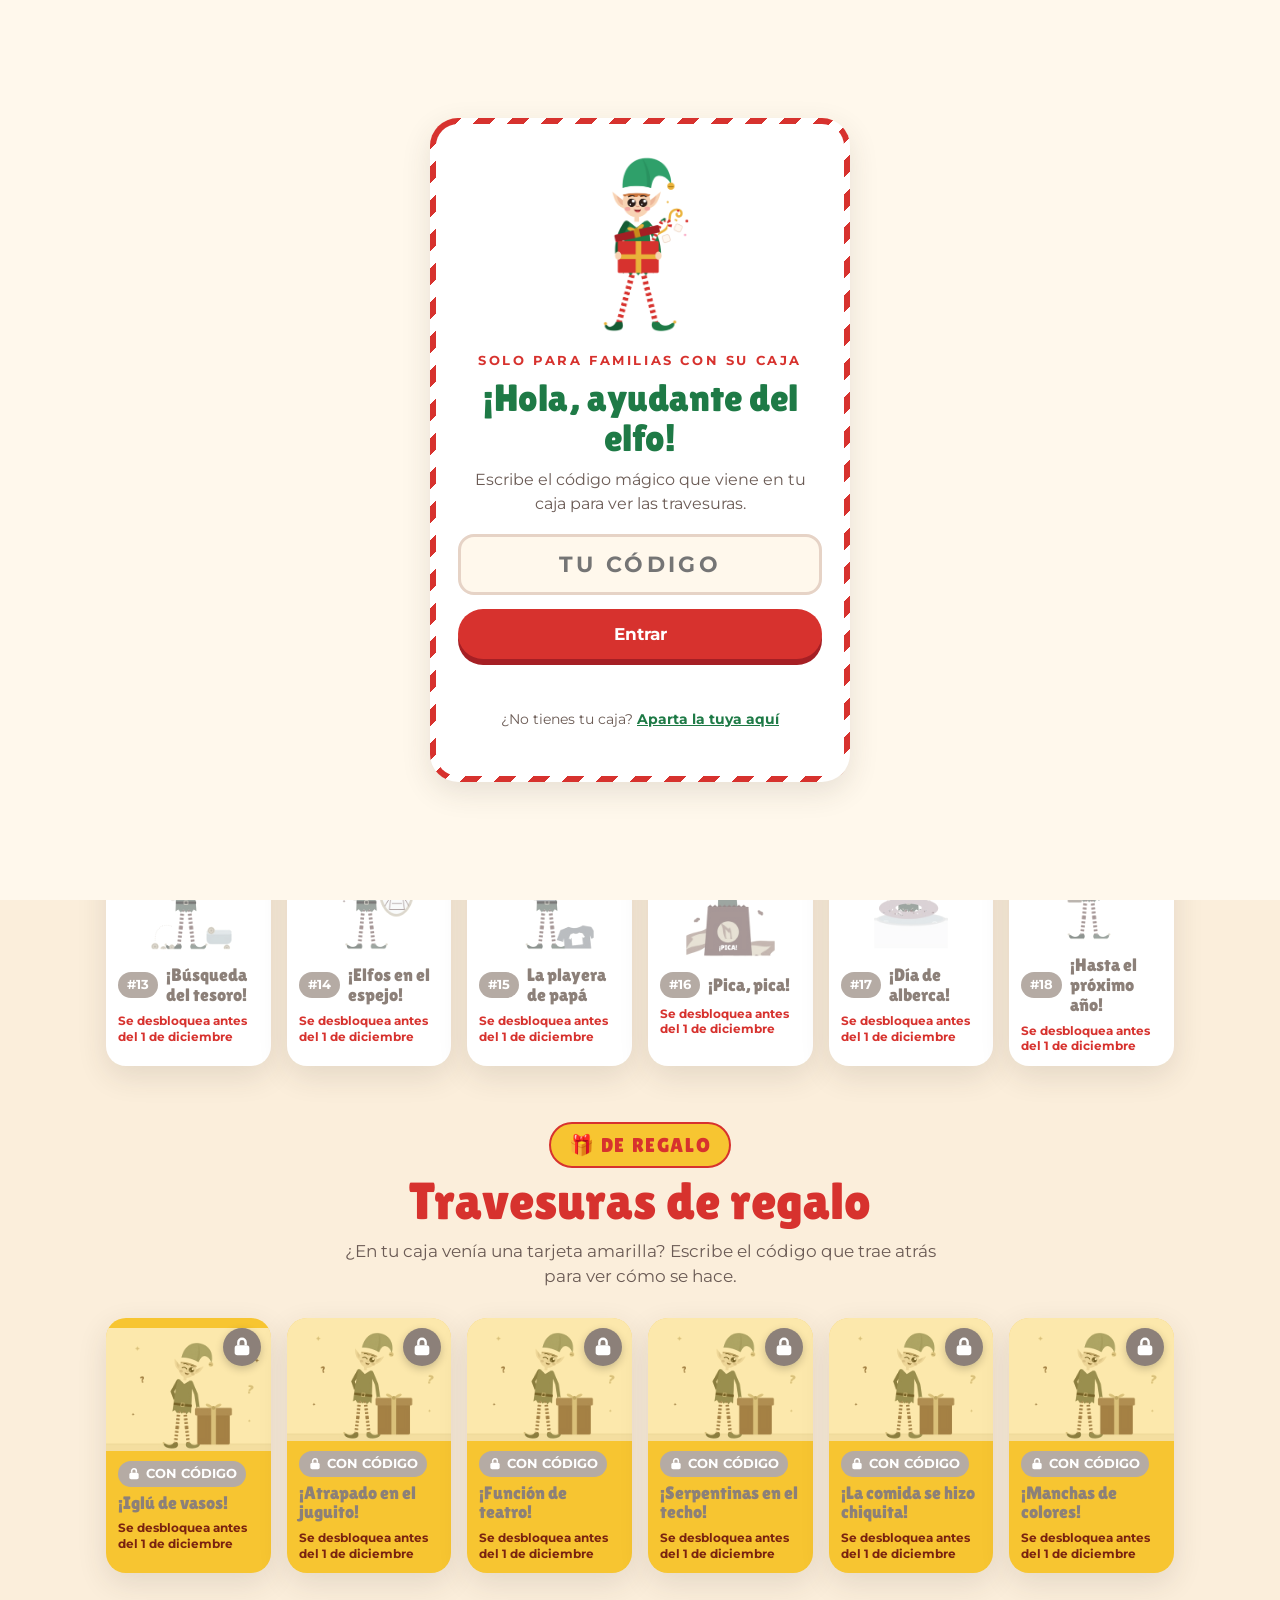
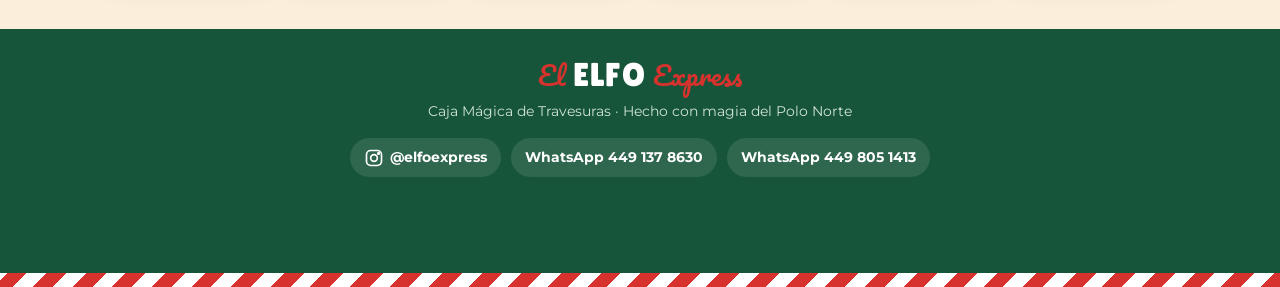
==== commit bd683cef: "Add files via upload" ====
--- a/bromas.html
+++ b/bromas.html
@@ -3,7 +3,7 @@
 <head>
 <meta charset="utf-8">
 <meta name="viewport" content="width=device-width, initial-scale=1">
-<title>Bromas · El Elfo Express</title>
+<title>Travesuras · El Elfo Express</title>
 <meta name="description" content="El Elfo Express: la caja con todo lo necesario para las travesuras de tu elfo de Navidad, con videos paso a paso.">
 <link rel="preconnect" href="https://fonts.googleapis.com">
 <link rel="preconnect" href="https://fonts.gstatic.com" crossorigin>
@@ -17,9 +17,10 @@
     <a class="marca" href="index.html"><span class="p">El </span><span class="l">ELFO</span><span class="p"> Express</span></a>
     <nav>
       <a href="index.html#inicio" data-sec="inicio">Inicio</a>
-      <a href="bromas.html" data-sec="bromas" class="activo">Bromas</a>
+      <a href="bromas.html" data-sec="bromas" class="activo">Travesuras</a>
       <a href="galeria.html" data-sec="galeria">Galería</a>
       <a href="tienda.html" data-sec="tienda">Tienda</a>
+      <a href="juegos.html" data-sec="juegos">Juegos</a>
     </nav>
   </div>
 </header>
@@ -31,7 +32,7 @@
     <h2>¡Hola, ayudante del elfo!</h2>
     <p>Escribe el código mágico que viene en tu caja para ver las travesuras.</p>
     <label for="codigo" class="sr">Código mágico</label>
-    <input id="codigo" name="codigo" type="text" inputmode="text" placeholder="Tu código" required>
+    <input id="codigo" name="codigo" type="text" autocomplete="off" inputmode="text" placeholder="Tu código" required>
     <button class="btn btn-rojo" type="submit">Entrar</button>
     <p class="error" id="error-codigo" role="alert"></p>
     <p class="ayuda">¿No tienes tu caja? <a href="index.html#precios">Aparta la tuya aquí</a></p>
@@ -43,16 +44,10 @@
   <div class="wrap">
     <div class="centro">
       <span class="sub">Videos paso a paso</span>
-      <h2>Bromas</h2>
+      <h2>Travesuras</h2>
       <p class="intro">Escoge una travesura y mira cómo se hace. Cada una tiene su video, los pasos y su tarjeta.</p>
     </div>
     <div class="rejilla" id="rejilla"></div>
-    <div class="bonus-cabeza">
-      <span class="bonus-sello">BONUS</span>
-      <h2>8 ideas extra</h2>
-      <p class="intro">Travesuras para hacer con cosas que ya tienes en casa.</p>
-    </div>
-    <div class="rejilla rejilla-bonus" id="rejilla-bonus"></div>
     <div class="bonus-cabeza regalo-cabeza">
       <span class="regalo-sello">🎁 DE REGALO</span>
       <h2>Travesuras de regalo</h2>
@@ -90,6 +85,8 @@
 const CODIGO = "MAGIA2026";
 // Código extra para las travesuras de regalo (viene atrás de la tarjeta amarilla)
 const CODIGO_REGALO = "EXPRESS2026";
+// Las travesuras SIN video se muestran "pendientes de desbloquear". Cuando subas su video y escribas su ruta en "video", se desbloquean solas.
+const AVISO_DESBLOQUEO = "Se desbloquea antes del 1 de diciembre";
 
 // BROMAS: para agregar un video, escribe la ruta en "video", por ejemplo "videos/bromas/broma-01.mp4"
 const BROMAS = [
@@ -119,7 +116,7 @@
   "extra": "",
   "img": "img/bromas/broma-02.jpg",
   "tarjeta": "img/tarjetas/tarjeta-02.png",
-  "video": ""
+  "video": "videos/bromas/broma-02.mp4"
  },
  {
   "n": 3,
@@ -133,7 +130,7 @@
   "extra": "",
   "img": "img/bromas/broma-03.jpg",
   "tarjeta": "img/tarjetas/tarjeta-03.png",
-  "video": ""
+  "video": "videos/bromas/broma-03.mp4"
  },
  {
   "n": 4,
@@ -175,7 +172,7 @@
   "extra": "¡Hagan también el desayuno de colores!",
   "img": "img/bromas/broma-06.jpg",
   "tarjeta": "img/tarjetas/tarjeta-06.png",
-  "video": ""
+  "video": "videos/bromas/broma-06.mp4"
  },
  {
   "n": 7,
@@ -217,7 +214,7 @@
   "extra": "Es pintura de agua: se limpia fácil",
   "img": "img/bromas/broma-09.jpg",
   "tarjeta": "img/tarjetas/tarjeta-09.png",
-  "video": ""
+  "video": "videos/bromas/broma-09.mp4"
  },
  {
   "n": 10,
@@ -231,7 +228,7 @@
   "extra": "",
   "img": "img/bromas/broma-10.jpg",
   "tarjeta": "img/tarjetas/tarjeta-10.png",
-  "video": ""
+  "video": "videos/bromas/broma-10.mp4"
  },
  {
   "n": 11,
@@ -259,7 +256,7 @@
   "extra": "",
   "img": "img/bromas/broma-12.jpg",
   "tarjeta": "img/tarjetas/tarjeta-12.png",
-  "video": ""
+  "video": "videos/bromas/broma-12.mp4"
  },
  {
   "n": 13,
@@ -359,166 +356,49 @@
   else a.href="#precios";
 });
 
-// BONUS: ideas extra (también pueden llevar video)
-const BONUS = [
- {
-  "n": 1,
-  "titulo": "Trineo de zapatos",
-  "necesitas": "zapatos de la familia, muñecas y peluches",
-  "pasos": [
-   "Coloca en fila varios zapatos de los integrantes de la familia.",
-   "En cada zapato pon una muñeca o peluche.",
-   "En el primer zapato pon al elfo, ¡él maneja!"
-  ],
-  "extra": "",
-  "img": "img/bonus/bonus-01.jpg",
-  "tarjeta": "img/bonus/tarjeta-bonus-01.png",
-  "video": "",
-  "bonus": true
- },
- {
-  "n": 2,
-  "titulo": "Guerra de bolas de nieve",
-  "necesitas": "calcetines blancos y cojines",
-  "pasos": [
-   "Haz bolitas con calcetines blancos.",
-   "Arma un fuerte con cojines y esconde a los peluches.",
-   "Pon al elfo con una bola en la mano, ¡listo para lanzar!"
-  ],
-  "extra": "",
-  "img": "img/bonus/bonus-02.jpg",
-  "tarjeta": "img/bonus/tarjeta-bonus-02.png",
-  "video": "",
-  "bonus": true
- },
- {
-  "n": 3,
-  "titulo": "¡El café está listo!",
-  "necesitas": "tazas de la casa y la cafetera",
-  "pasos": [
-   "Saca todas las tazas de tu casa.",
-   "Ponlas alrededor de la cafetera.",
-   "Llénalas con agua y un poco de café.",
-   "Coloca al elfo sobre la cafetera."
-  ],
-  "extra": "",
-  "img": "img/bonus/bonus-03.jpg",
-  "tarjeta": "img/bonus/tarjeta-bonus-03.png",
-  "video": "",
-  "bonus": true
- },
- {
-  "n": 4,
-  "titulo": "¡Ladrón de galletas!",
-  "necesitas": "frasco o plato de galletas",
-  "pasos": [
-   "Mete al elfo en el frasco de galletas (o junto al plato).",
-   "Ponle una galleta mordida en la mano.",
-   "Riega unas migajas, ¡lo atraparon!"
-  ],
-  "extra": "",
-  "img": "img/bonus/bonus-04.jpg",
-  "tarjeta": "img/bonus/tarjeta-bonus-04.png",
-  "video": "",
-  "bonus": true
- },
- {
-  "n": 5,
-  "titulo": "El elfo hambriento",
-  "necesitas": "empaques vacíos de comida",
-  "pasos": [
-   "Coloca al elfo dentro del refri o en la mesa de la cocina.",
-   "Junto a él pon empaques vacíos de la comida que tu peque come.",
-   "¡Se lo comió todo!"
-  ],
-  "extra": "",
-  "img": "img/bonus/bonus-05.jpg",
-  "tarjeta": "img/bonus/tarjeta-bonus-05.png",
-  "video": "",
-  "bonus": true
- },
- {
-  "n": 6,
-  "titulo": "Montaña de ropa",
-  "necesitas": "ropa limpia y una almohada",
-  "pasos": [
-   "En la sala haz una montaña con la ropa limpia de todos.",
-   "Pon una almohada hasta arriba, como si se deslizara.",
-   "Sienta al elfo sobre la almohada, ¡a deslizarse!"
-  ],
-  "extra": "",
-  "img": "img/bonus/bonus-06.jpg",
-  "tarjeta": "img/bonus/tarjeta-bonus-06.png",
-  "video": "",
-  "bonus": true
- },
- {
-  "n": 7,
-  "titulo": "Cocinando a su peluche",
-  "necesitas": "molde de vidrio, peluche y verduras",
-  "pasos": [
-   "Pon un peluche dentro de un molde de vidrio.",
-   "Acomoda verduras alrededor y déjalo en la cocina.",
-   "Pon al elfo con una espátula, ¡como si lo cocinara!"
-  ],
-  "extra": "",
-  "img": "img/bonus/bonus-07.jpg",
-  "tarjeta": "img/bonus/tarjeta-bonus-07.png",
-  "video": "",
-  "bonus": true
- },
- {
-  "n": 8,
-  "titulo": "El elfo estudioso",
-  "necesitas": "la mochila de la escuela y un libro",
-  "pasos": [
-   "Saca todas las cosas de la mochila y riégalas en el piso.",
-   "Deja la mochila abierta a un lado del elfo.",
-   "Siéntalo con un libro abierto en las manos, ¡a estudiar!"
-  ],
-  "extra": "",
-  "img": "img/bonus/bonus-08.jpg",
-  "tarjeta": "img/bonus/tarjeta-bonus-08.png",
-  "video": "",
-  "bonus": true
- }
-];
+
 
 // Candado con código
 const candado=document.getElementById("candado");
 const limpiar=t=>String(t).trim().toUpperCase().replace(/\s+/g,"");
-function abiertas(){try{return localStorage.getItem("elfo-codigo")===limpiar(CODIGO);}catch(e){return false;}}
+// El código se pide CADA vez que se abre la página (no se guarda en el celular)
+try{localStorage.removeItem("elfo-codigo");localStorage.removeItem("elfo-codigo-regalo");}catch(e){}
+let entro=false;
+// Si regresan con el botón "atrás", se vuelve a cargar para pedir el código otra vez
+window.addEventListener("pageshow",e=>{if(e.persisted)location.reload();});
+function abiertas(){return entro;}
 if(abiertas()) candado.hidden=true; else document.body.style.overflow="hidden";
 document.getElementById("form-codigo").addEventListener("submit",e=>{
   e.preventDefault();
   const v=limpiar(document.getElementById("codigo").value);
   if(v===limpiar(CODIGO)){
-    try{localStorage.setItem("elfo-codigo",v);}catch(err){}
+    entro=true;
     candado.hidden=true; document.body.style.overflow="";
   } else {
     document.getElementById("error-codigo").textContent="Ese código no es correcto. Revísalo en tu caja e inténtalo otra vez.";
   }
 });
 
+// Travesuras pendientes de desbloquear
+const CANDADO_P='<svg width="22" height="22" viewBox="0 0 24 24" aria-hidden="true"><rect x="4" y="10" width="16" height="11" rx="3" fill="#fff"/><path d="M8 10V7a4 4 0 0 1 8 0v3" stroke="#fff" stroke-width="2.6" fill="none"/></svg>';
+function avisoPendiente(titulo){
+  cuerpo.innerHTML=`<div class="cod-form"><img src="img/elfo-caja.png" alt=""><span class="etiqueta">Muy pronto</span>
+    <h2>¡Todavía está en el Polo Norte!</h2><p>«${esc(titulo)}» ${AVISO_DESBLOQUEO.toLowerCase()}. El elfo está terminando de grabar el video.</p>
+    <button class="btn btn-rojo" type="button" id="ok-p">¡Entendido!</button></div>`;
+  abrir("foto-modal"); const ok=document.getElementById("ok-p"); ok.focus(); ok.onclick=cerrar;
+}
 // Rejilla de bromas
 const rej=document.getElementById("rejilla");
 BROMAS.forEach((b,i)=>{
   const el=document.createElement("button");
-  el.className="broma"; el.type="button";
-  el.innerHTML=`<img src="${b.img}" alt="" loading="lazy"><span class="play">${PLAY}</span><span class="info"><span class="num">#${b.n}</span><span class="tit">${esc(b.titulo)}</span></span>`;
-  el.addEventListener("click",()=>abrirBroma(i));
+  const pend=!b.video;
+  el.className="broma"+(pend?" pendiente":""); el.type="button";
+  el.innerHTML=`<img src="${b.img}" alt="" loading="lazy">${pend?`<span class="candado-p">${CANDADO_P}</span>`:`<span class="play">${PLAY}</span>`}<span class="info"><span class="num">#${b.n}</span><span class="tit">${esc(b.titulo)}</span></span>${pend?`<span class="aviso-p">${AVISO_DESBLOQUEO}</span>`:""}`;
+  el.addEventListener("click",()=>pend?avisoPendiente(b.titulo):abrirBroma(i));
   rej.appendChild(el);
 });
 
-// Rejilla de bonus
-const rejB=document.getElementById("rejilla-bonus");
-BONUS.forEach((b,i)=>{
-  const el=document.createElement("button");
-  el.className="broma bonus"; el.type="button";
-  el.innerHTML=`<img src="${b.img}" alt="" loading="lazy"><span class="play">${PLAY}</span><span class="info"><span class="num">BONUS ${b.n}</span><span class="tit">${esc(b.titulo)}</span></span>`;
-  el.addEventListener("click",()=>abrirBroma(i,BONUS));
-  rejB.appendChild(el);
-});
+// (Las ideas bonus ya no se muestran en esta hoja; vienen solo en las tarjetas verdes de la caja)
 
 // REGALO: travesuras de las tarjetas amarillas (también pueden llevar video)
 const REGALO = [
@@ -614,7 +494,8 @@
  }
 ];
 const CANDADO_R='<svg width="14" height="14" viewBox="0 0 24 24" aria-hidden="true"><rect x="4" y="10" width="16" height="11" rx="3" fill="currentColor"/><path d="M8 10V7a4 4 0 0 1 8 0v3" stroke="currentColor" stroke-width="2.6" fill="none"/></svg>';
-function regaloAbierto(){try{return localStorage.getItem("elfo-codigo-regalo")===limpiar(CODIGO_REGALO);}catch(e){return false;}}
+let entroRegalo=false;
+function regaloAbierto(){return entroRegalo;}
 function marcarRegalo(){ if(!regaloAbierto()) return; document.querySelectorAll(".r-num").forEach(l=>l.textContent="DE REGALO"); document.querySelectorAll(".broma.regalo img[data-img]").forEach(im=>im.src=im.dataset.img); }
 function pedirCodigoRegalo(i){
   cuerpo.innerHTML=`<form class="cod-form" autocomplete="off">
@@ -623,7 +504,7 @@
     <h2>¡Código de regalo!</h2>
     <p>Escribe el código que viene atrás de tu tarjeta amarilla.</p>
     <label for="codigo-r" class="sr">Código de regalo</label>
-    <input id="codigo-r" type="text" placeholder="Tu código" required>
+    <input id="codigo-r" type="text" autocomplete="off" placeholder="Tu código" required>
     <button class="btn btn-rojo" type="submit">Ver travesura</button>
     <p class="error" role="alert"></p>
   </form>`;
@@ -632,16 +513,17 @@
   setTimeout(()=>inp.focus(),50);
   f.addEventListener("submit",e=>{
     e.preventDefault();
-    if(limpiar(inp.value)===limpiar(CODIGO_REGALO)){ try{localStorage.setItem("elfo-codigo-regalo",limpiar(CODIGO_REGALO));}catch(err){} marcarRegalo(); abrirBroma(i,REGALO); }
+    if(limpiar(inp.value)===limpiar(CODIGO_REGALO)){ entroRegalo=true; marcarRegalo(); abrirBroma(i,REGALO); }
     else f.querySelector(".error").textContent="Ese código no es correcto. Búscalo atrás de tu tarjeta amarilla.";
   });
 }
 const rejR=document.getElementById("rejilla-regalo");
 REGALO.forEach((b,i)=>{
   const el=document.createElement("button");
-  el.className="broma regalo"; el.type="button";
-  el.innerHTML=`<img src="${regaloAbierto()?b.img:"img/regalo/sorpresa.jpg"}" data-img="${b.img}" alt="" loading="lazy"><span class="play">${PLAY}</span><span class="info"><span class="num r-num">${regaloAbierto()?"DE REGALO":CANDADO_R+" CON CÓDIGO"}</span><span class="tit">${esc(b.titulo)}</span></span>`;
-  el.addEventListener("click",()=>regaloAbierto()?abrirBroma(i,REGALO):pedirCodigoRegalo(i));
+  const pend=!b.video;
+  el.className="broma regalo"+(pend?" pendiente":""); el.type="button";
+  el.innerHTML=`<img src="${regaloAbierto()&&!pend?b.img:"img/regalo/sorpresa.jpg"}" data-img="${pend?"img/regalo/sorpresa.jpg":b.img}" alt="" loading="lazy">${pend?`<span class="candado-p">${CANDADO_P}</span>`:`<span class="play">${PLAY}</span>`}<span class="info"><span class="num r-num">${regaloAbierto()?"DE REGALO":CANDADO_R+" CON CÓDIGO"}</span><span class="tit">${esc(b.titulo)}</span></span>${pend?`<span class="aviso-p">${AVISO_DESBLOQUEO}</span>`:""}`;
+  el.addEventListener("click",()=>pend?avisoPendiente(b.titulo):(regaloAbierto()?abrirBroma(i,REGALO):pedirCodigoRegalo(i)));
   rejR.appendChild(el);
 });
 marcarRegalo();
--- a/estilos.css
+++ b/estilos.css
@@ -268,3 +268,21 @@
 .broma.regalo{position:relative}
 .r-lock{position:absolute;top:10px;left:10px;display:inline-flex;align-items:center;gap:5px;background:var(--rojo);color:#fff;font-weight:700;font-size:12px;padding:5px 10px;border-radius:99px;box-shadow:0 3px 8px rgba(0,0,0,.18)}
 .r-num{display:inline-flex;align-items:center;gap:5px}
+/* Fotos de la tienda: tamaño fijo dentro del cuadro (arreglo para Safari) */
+.foto-p{position:relative;overflow:hidden;flex:0 0 auto;width:100%;height:0;padding-bottom:100%;aspect-ratio:auto}
+.foto-p img:first-child{position:absolute;left:7%;top:7%;width:86%;height:86%;object-fit:contain}
+.foto-p.real img:first-child{left:0;top:0;width:100%;height:100%;object-fit:cover}
+.foto-p .asoma{z-index:1}
+/* Menú con 5 hojas en celular */
+@media (max-width:430px){ nav{gap:2px;flex-wrap:wrap;justify-content:center} nav a{padding:6px 8px;font-size:12.5px} }
+/* Varias fotos en un producto de la tienda */
+.fp-puntos{display:flex;justify-content:center;gap:8px;padding:12px 0 0}
+.fp-puntos button{width:11px;height:11px;padding:0;border:0;border-radius:99px;background:#CFC6B8;cursor:pointer;transition:width .25s,background .25s}
+.fp-puntos button.on{width:24px;background:var(--verde)}
+/* Travesuras pendientes de desbloquear */
+.broma.pendiente img{filter:grayscale(.85) brightness(1.05);opacity:.6}
+.broma.pendiente .candado-p{position:absolute;top:10px;right:10px;width:38px;height:38px;border-radius:50%;background:#8C8079;display:grid;place-items:center;box-shadow:0 3px 8px rgba(0,0,0,.2)}
+.broma.pendiente .tit{color:#8C8079}
+.broma.pendiente .num{background:#B5ABA4}
+.broma .aviso-p{display:block;margin:-6px 12px 12px;font-size:12px;font-weight:700;color:var(--rojo);line-height:1.3}
+.broma.regalo.pendiente .aviso-p{color:#7A2310}
